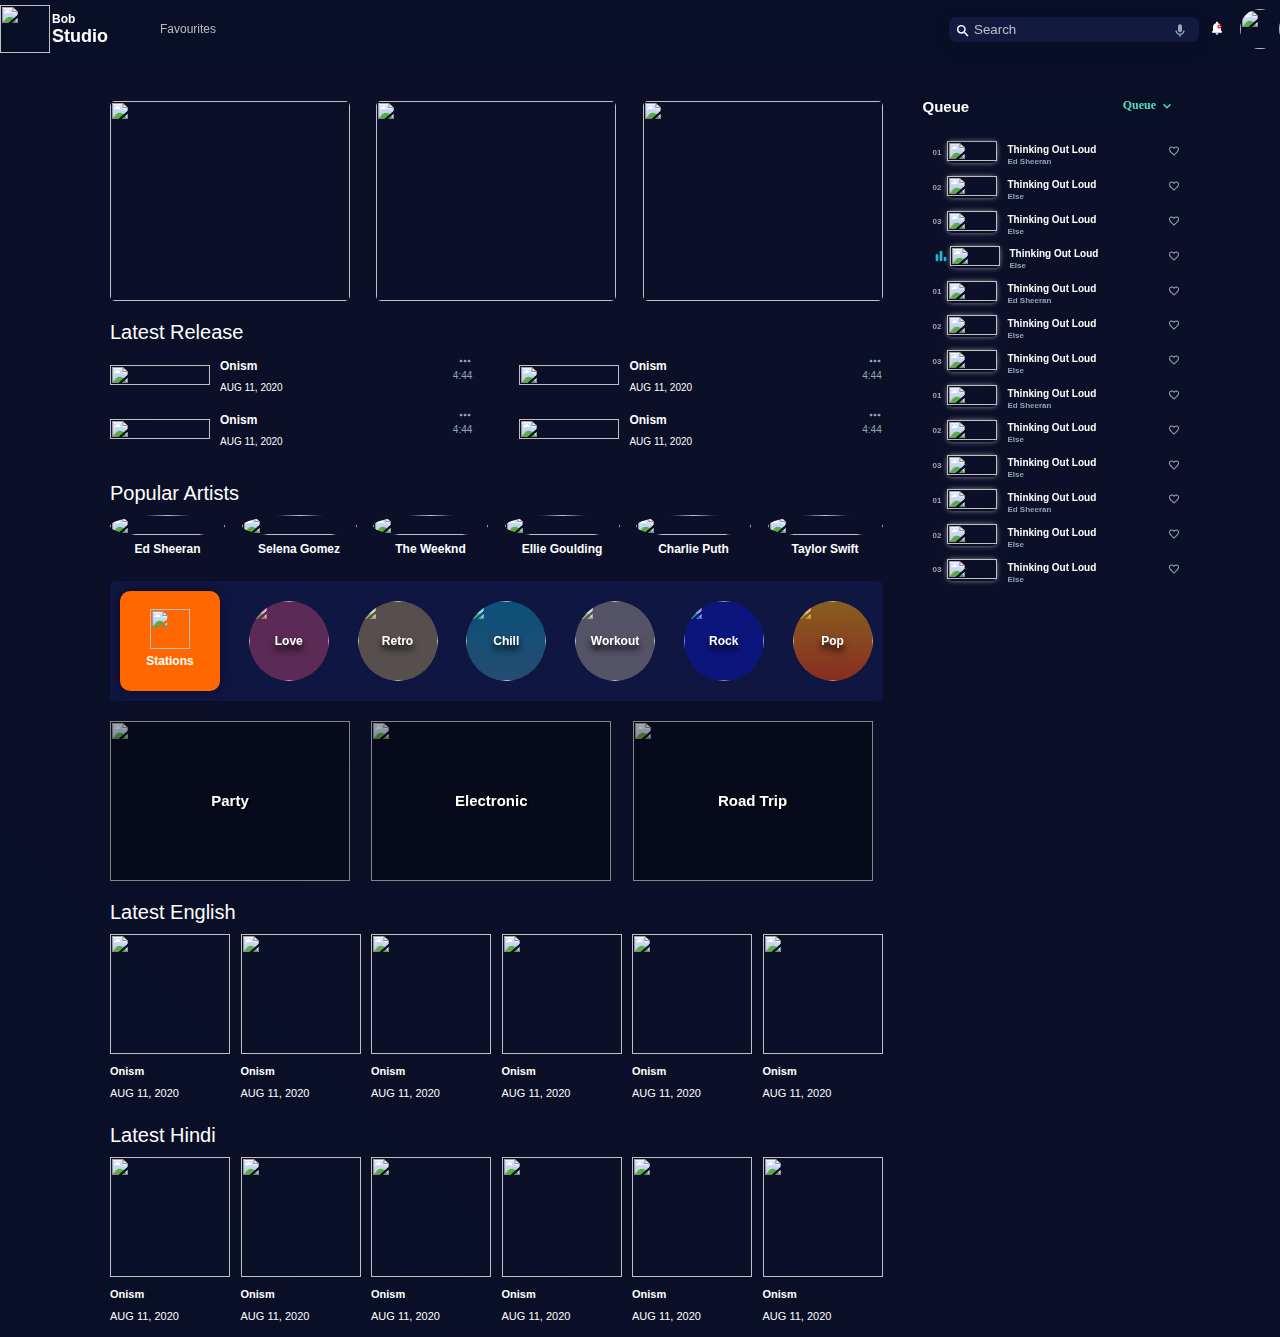
==== index.html @ b494417a "organise css" ====
<!DOCTYPE html>
<html lang="en">

<head>
    <meta charset="UTF-8">
    <meta name="viewport" content="width=device-width, initial-scale=1.0">
    <title>Ninja Studio</title>
    <link rel="stylesheet" href="css/style.css">
    <<link
        href="https://fonts.googleapis.com/css?family=Material+Icons|Material+Icons+Outlined|Material+Icons+Two+Tone|Material+Icons+Round"
        rel="stylesheet">
</head>

<body>
    <!-- Navbar -->
    <div class="navbar-fixed">
        <nav class="navbar">
            <div class="left d-flex">
                <div class="logo d-flex">
                    <div class="logo-img">
                        <img src="img/logo1.svg" alt="">
                    </div>
                    <span class="logo-name">
                        <span>Bob</span><br>
                        <span>Studio</span>
                    </span>
                </div>
                <span class="link">
                    <a href="#player">Favourites</a>
                </span>
            </div>
            <div class="right d-flex">
                <div class="search">
                    <span class="material-icons-round">
                        search
                    </span>
                    <input type="text" placeholder="Search">
                    <span class="material-icons-round">
                        mic
                    </span>
                </div>
                <div class="notif">

                    <i class="material-icons-round">
                        notifications
                    </i>
                    <i class="material-icons-round">
                        stop_circle
                    </i>
                </div>
                <div class="profile-pic">
                    <img src="img/profile.jpeg" alt="">
                </div>
            </div>
        </nav>
    </div>
    <!-- End Navbar -->

    <div class="container d-flex">

        <!--  Main Section -->
        <main class="main-section col">
            <header>
                <div class="carousel ">
                    <div class="row d-flex">
                        <div class="carousel-item active">
                            <img src="img/Pop_Rocks.webp" alt="">
                        </div>
                        <div class="carousel-item">
                            <img src="img/Feel_Good.webp" alt="">
                        </div>
                        <div class="carousel-item">
                            <img src="img/Mood_Boosters.webp" alt="">
                        </div>
                    </div>

                </div>
            </header>
            <!-- Latest Release -->
            <section id="latest-release">
                <h1 class="section-title">
                    Latest Release
                </h1>
                <div class="section-container d-flex">
                    <div class="latest-artist d-flex">
                        <div class="left d-flex">
                            <a href="#player">
                                <div class="image-container play-pause" tabindex="1">
                                    <img src="img/shawnmendes.jpg" alt="">
                                </div>
                            </a>
                            <div class="details">
                                <p class="name">Onism</p>
                                <p class="date">AUG 11, 2020</p>
                            </div>
                        </div>
                        <div class="right d-flex">
                            <div class="dropdown-container" tabindex="1">
                                <div class="dropdown">
                                    <ul class="list">
                                        <li>
                                            <a href="#player">
                                                <span class="material-icons-round ">
                                                    play_arrow
                                                </span>
                                                <span> Play Now</span>
                                            </a>
                                        </li>
                                        <li>
                                            <a href="#player">
                                                <span class="material-icons-round ">
                                                    add
                                                </span>
                                                <span> Add to Queue</span>
                                            </a>
                                        </li>
                                        <li>
                                            <a href="#player">
                                                <span class="material-icons-round ">
                                                    playlist_add
                                                </span>
                                                <span> Add to Favourites</span>
                                            </a>
                                        </li>
                                        <li>
                                            <a href="#player">
                                                <span class="material-icons-round ">
                                                    info
                                                </span>
                                                <span> Get Info</span>
                                            </a>
                                        </li>
                                    </ul>
                                </div>
                                <div class="menu-icon">
                                    <span class="material-icons-round">
                                        more_horiz
                                    </span>
                                </div>
                            </div>

                            <div class="length">
                                4:44
                            </div>

                        </div>
                    </div>
                    <div class="latest-artist d-flex">
                        <div class="left d-flex">
                            <a href="#player">
                                <div class="image-container play-pause" tabindex="1">
                                    <img src="img/shawnmendes.jpg" alt="">
                                </div>
                            </a>
                            <div class="details">
                                <p class="name">Onism</p>
                                <p class="date">AUG 11, 2020</p>
                            </div>
                        </div>
                        <div class="right d-flex">
                            <div class="dropdown-container" tabindex="1">
                                <div class="dropdown">
                                    <ul class="list">
                                        <li>
                                            <a href="#player">
                                                <span class="material-icons-round ">
                                                    play_arrow
                                                </span>
                                                <span> Play Now</span>
                                            </a>
                                        </li>
                                        <li>
                                            <a href="#player">
                                                <span class="material-icons-round ">
                                                    add
                                                </span>
                                                <span> Add to Queue</span>
                                            </a>
                                        </li>
                                        <li>
                                            <a href="#player">
                                                <span class="material-icons-round ">
                                                    playlist_add
                                                </span>
                                                <span> Add to Favourites</span>
                                            </a>
                                        </li>
                                        <li>
                                            <a href="#player">
                                                <span class="material-icons-round ">
                                                    info
                                                </span>
                                                <span> Get Info</span>
                                            </a>
                                        </li>
                                    </ul>
                                </div>
                                <div class="menu-icon">
                                    <span class="material-icons-round">
                                        more_horiz
                                    </span>
                                </div>
                            </div>

                            <div class="length">
                                4:44
                            </div>

                        </div>
                    </div>
                    <div class="latest-artist d-flex">
                        <div class="left d-flex">
                            <a href="#player">
                                <div class="image-container play-pause" tabindex="1">
                                    <img src="img/shawnmendes.jpg" alt="">
                                </div>
                            </a>
                            <div class="details">
                                <p class="name">Onism</p>
                                <p class="date">AUG 11, 2020</p>
                            </div>
                        </div>
                        <div class="right d-flex">
                            <div class="dropdown-container" tabindex="1">
                                <div class="dropdown">
                                    <ul class="list">
                                        <li>
                                            <a href="#player">
                                                <span class="material-icons-round ">
                                                    play_arrow
                                                </span>
                                                <span> Play Now</span>
                                            </a>
                                        </li>
                                        <li>
                                            <a href="#player">
                                                <span class="material-icons-round ">
                                                    add
                                                </span>
                                                <span> Add to Queue</span>
                                            </a>
                                        </li>
                                        <li>
                                            <a href="#player">
                                                <span class="material-icons-round ">
                                                    playlist_add
                                                </span>
                                                <span> Add to Favourites</span>
                                            </a>
                                        </li>
                                        <li>
                                            <a href="#player">
                                                <span class="material-icons-round ">
                                                    info
                                                </span>
                                                <span> Get Info</span>
                                            </a>
                                        </li>
                                    </ul>
                                </div>
                                <div class="menu-icon">
                                    <span class="material-icons-round">
                                        more_horiz
                                    </span>
                                </div>
                            </div>

                            <div class="length">
                                4:44
                            </div>

                        </div>
                    </div>
                    <div class="latest-artist d-flex">
                        <div class="left d-flex">
                            <a href="#player">
                                <div class="image-container play-pause" tabindex="1">
                                    <img src="img/shawnmendes.jpg" alt="">
                                </div>
                            </a>
                            <div class="details">
                                <p class="name">Onism</p>
                                <p class="date">AUG 11, 2020</p>
                            </div>
                        </div>
                        <div class="right d-flex">
                            <div class="dropdown-container" tabindex="1">
                                <div class="dropdown">
                                    <ul class="list">
                                        <li>
                                            <a href="#player">
                                                <span class="material-icons-round ">
                                                    play_arrow
                                                </span>
                                                <span> Play Now</span>
                                            </a>
                                        </li>
                                        <li>
                                            <a href="#player">
                                                <span class="material-icons-round ">
                                                    add
                                                </span>
                                                <span> Add to Queue</span>
                                            </a>
                                        </li>
                                        <li>
                                            <a href="#player">
                                                <span class="material-icons-round ">
                                                    playlist_add
                                                </span>
                                                <span> Add to Favourites</span>
                                            </a>
                                        </li>
                                        <li>
                                            <a href="#player">
                                                <span class="material-icons-round ">
                                                    info
                                                </span>
                                                <span> Get Info</span>
                                            </a>
                                        </li>
                                    </ul>
                                </div>
                                <div class="menu-icon">
                                    <span class="material-icons-round">
                                        more_horiz
                                    </span>
                                </div>
                            </div>

                            <div class="length">
                                4:44
                            </div>

                        </div>
                    </div>
                </div>
            </section>
            <!-- End Latest Release -->

            <!-- Popular Artists-->
            <section id="popular-artists">
                <h1 class="section-title">
                    Popular Artists
                </h1>
                <div class="section-container d-flex">
                    <div class="popular-artist">
                        <a href="#">
                            <div class="image-container play-pause">
                                <img src="img/EdSheeran.jpg" alt="">
                            </div>
                        </a>
                        <div class="name">
                            Ed sheeran
                        </div>
                    </div>
                    <div class="popular-artist">
                        <a href="#">
                            <div class="image-container play-pause">
                                <img src="img/SelenaGomez.jpg" alt="">
                            </div>
                        </a>
                        <div class="name">
                            Selena Gomez
                        </div>
                    </div>
                    <div class="popular-artist">
                        <a href="#">
                            <div class="image-container play-pause">
                                <img src="img/weeknd.jpg" alt="">
                            </div>
                        </a>
                        <div class="name">
                            The weeknd
                        </div>
                    </div>

                    <div class="popular-artist">
                        <a href="#">
                            <div class="image-container play-pause">
                                <img src="img/EllieGoulding.jpg" alt="">
                            </div>
                        </a>
                        <div class="name">
                            Ellie Goulding
                        </div>
                    </div>
                    <div class="popular-artist">
                        <a href="#">
                            <div class="image-container play-pause">
                                <img src="img/charliePuth.jpg" alt="">
                            </div>
                        </a>
                        <div class="name">
                            charlie puth
                        </div>
                    </div>
                    <div class="popular-artist">
                        <a href="#">
                            <div class="image-container play-pause">
                                <img src="img/TaylorSwift.jpg" alt="">
                            </div>
                        </a>
                        <div class="name">
                            Taylor Swift
                        </div>
                    </div>
                </div>
            </section>
            <!-- End Popular Artists-->

            <!-- Categories -->
            <section id="categories">
                <h1 class="section-title">
                </h1>
                <div class="section-container d-flex">
                    <div class="stations d-flex">
                        <div class="image-container"><img src="img/logo.png" alt=""></div>
                        <div class="name">
                            Stations
                        </div>
                    </div>
                    <div class="category">
                        <div class="name d-flex love">
                            Love
                        </div>
                        <a href="#">
                            <div class="image-container play-pause">
                                <img src="img/love.jpg" alt="">
                            </div>
                        </a>

                    </div>
                    <div class="category">
                        <div class="name d-flex retro">
                            Retro
                        </div>
                        <a href="#">
                            <div class="image-container play-pause">
                                <img src="img/retro.jpeg" alt="">
                            </div>
                        </a>
                    </div>
                    <div class="category">
                        <div class="name d-flex chill">
                            Chill
                        </div>
                        <a href="#">
                            <div class="image-container play-pause">
                                <img src="img/chill.jpg" alt="">
                            </div>
                        </a>

                    </div>
                    <div class="category">
                        <div class="name d-flex workout">
                            Workout
                        </div>
                        <a href="#">
                            <div class="image-container play-pause">
                                <img src="img/workout.jpg" alt="">
                            </div>
                        </a>

                    </div>
                    <div class="category ">
                        <div class="name d-flex rock">
                            Rock
                        </div>
                        <a href="#">
                            <div class="image-container play-pause">
                                <img src="img/rock.jpeg" alt="">
                            </div>
                        </a>

                    </div>
                    <div class="category">
                        <div class="name d-flex pop">
                            Pop
                        </div>
                        <a href="#">
                            <div class="image-container play-pause">
                                <img src="img/pop.jpg" alt="">
                            </div>
                        </a>

                    </div>

                </div>
            </section>
            <!-- End Categories -->

            <!-- Popular Categories -->
            <section id="most-popular">
                <h1 class="section-title">
                </h1>
                <div class="section-container d-flex">

                    <div class="most-popular-element">
                        <div class="name d-flex">
                            party
                        </div>
                        <a href="#">
                            <div class="image-container play-pause">
                                <img src="img/party.jpg" alt="">
                            </div>
                        </a>
                    </div>
                    <div class="most-popular-element">
                        <div class="name">
                            electronic
                        </div>
                        <a href="#">
                            <div class="image-container play-pause">
                                <img src="img/electronic.jpeg" alt="">
                            </div>
                        </a>
                    </div>
                    <div class="most-popular-element">
                        <div class="name">
                            road trip
                        </div>
                        <a href="#">
                            <div class="image-container play-pause">
                                <img src="img/roadtrip.jpg" alt="">
                            </div>
                        </a>
                    </div>
                </div>
            </section>
            <!-- End Popular Categories -->

            <!-- Latest English -->
            <section id="latest-english">
                <h1 class="section-title">Latest English</h1>
                <div class="section-container d-flex">
                    <div class="latest-songs">
                        <a href="#player">
                            <div class="image-container play-pause">
                                <img src="img/AlanWalker.jpg" alt="">
                            </div>
                            <div class="details">
                                <p class="name">Onism</p>
                                <p class="date">AUG 11, 2020</p>
                            </div>
                        </a>
                    </div>
                    <div class="latest-songs">
                        <a href="#player">
                            <div class="image-container play-pause">
                                <img src="img/AlanWalker.jpg" alt="">
                            </div>
                            <div class="details">
                                <p class="name">Onism</p>
                                <p class="date">AUG 11, 2020</p>
                            </div>
                        </a>
                    </div>
                    <div class="latest-songs">
                        <a href="#player">
                            <div class="image-container play-pause">
                                <img src="img/AlanWalker.jpg" alt="">
                            </div>
                            <div class="details">
                                <p class="name">Onism</p>
                                <p class="date">AUG 11, 2020</p>
                            </div>
                        </a>
                    </div>
                    <div class="latest-songs">
                        <a href="#player">
                            <div class="image-container play-pause">
                                <img src="img/AlanWalker.jpg" alt="">
                            </div>
                            <div class="details">
                                <p class="name">Onism</p>
                                <p class="date">AUG 11, 2020</p>
                            </div>
                        </a>
                    </div>
                    <div class="latest-songs">
                        <a href="#player">
                            <div class="image-container play-pause">
                                <img src="img/AlanWalker.jpg" alt="">
                            </div>
                            <div class="details">
                                <p class="name">Onism</p>
                                <p class="date">AUG 11, 2020</p>
                            </div>
                        </a>
                    </div>
                    <div class="latest-songs">
                        <a href="#player">
                            <div class="image-container play-pause">
                                <img src="img/AlanWalker.jpg" alt="">
                            </div>
                            <div class="details">
                                <p class="name">Onism</p>
                                <p class="date">AUG 11, 2020</p>
                            </div>
                        </a>
                    </div>
                </div>
            </section>
            <!-- End Latest English -->

            <!-- Latest Hindi -->
            <section id="latest-hindi">
                <h1 class="section-title">Latest Hindi</h1>
                <div class="section-container d-flex">
                    <div class="latest-songs">
                        <a href="#player">
                            <div class="image-container play-pause">
                                <img src="img/AlanWalker.jpg" alt="">
                            </div>
                            <div class="details">
                                <p class="name">Onism</p>
                                <p class="date">AUG 11, 2020</p>
                            </div>
                        </a>
                    </div>
                    <div class="latest-songs">
                        <a href="#player">
                            <div class="image-container play-pause">
                                <img src="img/AlanWalker.jpg" alt="">
                            </div>
                            <div class="details">
                                <p class="name">Onism</p>
                                <p class="date">AUG 11, 2020</p>
                            </div>
                        </a>
                    </div>
                    <div class="latest-songs">
                        <a href="#player">
                            <div class="image-container play-pause">
                                <img src="img/AlanWalker.jpg" alt="">
                            </div>
                            <div class="details">
                                <p class="name">Onism</p>
                                <p class="date">AUG 11, 2020</p>
                            </div>
                        </a>
                    </div>
                    <div class="latest-songs">
                        <a href="#player">
                            <div class="image-container play-pause">
                                <img src="img/AlanWalker.jpg" alt="">
                            </div>
                            <div class="details">
                                <p class="name">Onism</p>
                                <p class="date">AUG 11, 2020</p>
                            </div>
                        </a>
                    </div>
                    <div class="latest-songs">
                        <a href="#player">
                            <div class="image-container play-pause">
                                <img src="img/AlanWalker.jpg" alt="">
                            </div>
                            <div class="details">
                                <p class="name">Onism</p>
                                <p class="date">AUG 11, 2020</p>
                            </div>
                        </a>
                    </div>
                    <div class="latest-songs">
                        <a href="#player">
                            <div class="image-container play-pause">
                                <img src="img/AlanWalker.jpg" alt="">
                            </div>
                            <div class="details">
                                <p class="name">Onism</p>
                                <p class="date">AUG 11, 2020</p>
                            </div>
                        </a>
                    </div>
                </div>
            </section>
            <!-- End Latest Hindi -->

        </main>
        <!-- End Main Section -->

        <!-- Sidebar -->
        <aside class="col">
            <div class="navbar-fixed d-flex">
                <div class="left">Queue</div>
                <div class="right">
                    <div class="dropdown-container queue-menu" tabindex="1">
                        Queue
                        <span class="material-icons-round">
                            keyboard_arrow_down
                        </span>
                        <div class="dropdown">
                            <ul class="list">
                                <li>
                                    <a href="#player">
                                        <span class="material-icons-round ">
                                            queue_music
                                        </span>
                                        <span> Playlists</span>
                                    </a>
                                </li>
                                <li>
                                    <a href="#player">
                                        <span class="material-icons-round ">
                                            favorite
                                        </span>
                                        <span> Favourites Songs</span>
                                    </a>
                                </li>

                            </ul>
                        </div>
                    </div>
                </div>
            </div>
            <div id="sidebar-main">
                <div class="song d-flex">
                    <div class="left d-flex">
                        <div class="count">01</div>
                        <a href="#player">
                            <div class="image-container play-pause">
                                <img src="img/EdSheeran.jpg" alt="">
                            </div>
                        </a>
                        <div class="name d-flex">
                            <div class="song-name"> Thinking out loud</div>
                            <div class="singer-name">Ed Sheeran</div>
                        </div>
                    </div>
                    <div class="right">
                        <input type="checkbox" class="toggle-button">
                        <div class="favourite">
                        </div>
                    </div>
                </div>
                <div class="song d-flex">
                    <div class="left d-flex">
                        <div class="count">02</div>

                        <a href="#player">
                            <div class="image-container play-pause">
                                <img src="img/EdSheeran.jpg" alt="">
                            </div>
                        </a>
                        <div class="name d-flex">
                            <div class="song-name"> Thinking out loud</div>
                            <div class="singer-name">Else</div>
                        </div>

                    </div>
                    <div class="right">
                        <input type="checkbox" class="toggle-button">
                        <div class="favourite">
                        </div>
                    </div>
                </div>
                <div class="song d-flex">
                    <div class="left d-flex">
                        <div class="count">03</div>

                        <a href="#player">
                            <div class="image-container play-pause">
                                <img src="img/EdSheeran.jpg" alt="">
                            </div>
                        </a>
                        <div class="name d-flex">
                            <div class="song-name"> Thinking out loud</div>
                            <div class="singer-name">Else</div>
                        </div>

                    </div>
                    <div class="right">
                        <input type="checkbox" class="toggle-button">
                        <div class="favourite">
                        </div>
                    </div>
                </div>
                <div class="song d-flex">
                    <div class="left d-flex">
                        <div class="current-playing">
                            <span class="material-icons-round">
                                bar_chart
                            </span>
                        </div>
                        <a href="#player">
                            <div class="image-container play-pause">
                                <img src="img/EdSheeran.jpg" alt="">
                            </div>
                        </a>
                        <div class="name d-flex">
                            <div class="song-name"> Thinking out loud</div>
                            <div class="singer-name">Else</div>
                        </div>

                    </div>
                    <div class="right">
                        <input type="checkbox" class="toggle-button">
                        <div class="favourite">
                        </div>
                    </div>
                </div>
                <div class="song d-flex">
                    <div class="left d-flex">
                        <div class="count">01</div>

                        <a href="#player">
                            <div class="image-container play-pause">
                                <img src="img/EdSheeran.jpg" alt="">
                            </div>
                        </a>
                        <div class="name d-flex">
                            <div class="song-name"> Thinking out loud</div>
                            <div class="singer-name">Ed Sheeran</div>
                        </div>

                    </div>
                    <div class="right">
                        <input type="checkbox" class="toggle-button">
                        <div class="favourite">
                        </div>
                    </div>
                </div>
                <div class="song d-flex">
                    <div class="left d-flex">
                        <div class="count">02</div>

                        <a href="#player">
                            <div class="image-container play-pause">
                                <img src="img/EdSheeran.jpg" alt="">
                            </div>
                        </a>
                        <div class="name d-flex">
                            <div class="song-name"> Thinking out loud</div>
                            <div class="singer-name">Else</div>
                        </div>

                    </div>
                    <div class="right">
                        <input type="checkbox" class="toggle-button">
                        <div class="favourite">
                        </div>
                    </div>
                </div>
                <div class="song d-flex">
                    <div class="left d-flex">
                        <div class="count">03</div>

                        <a href="#player">
                            <div class="image-container play-pause">
                                <img src="img/EdSheeran.jpg" alt="">
                            </div>
                        </a>
                        <div class="name d-flex">
                            <div class="song-name"> Thinking out loud</div>
                            <div class="singer-name">Else</div>
                        </div>

                    </div>
                    <div class="right">
                        <input type="checkbox" class="toggle-button">
                        <div class="favourite">
                        </div>
                    </div>
                </div>
                <div class="song d-flex">
                    <div class="left d-flex">
                        <div class="count">01</div>

                        <a href="#player">
                            <div class="image-container play-pause">
                                <img src="img/EdSheeran.jpg" alt="">
                            </div>
                        </a>
                        <div class="name d-flex">
                            <div class="song-name"> Thinking out loud</div>
                            <div class="singer-name">Ed Sheeran</div>
                        </div>

                    </div>
                    <div class="right">
                        <input type="checkbox" class="toggle-button">
                        <div class="favourite">
                        </div>
                    </div>
                </div>
                <div class="song d-flex">
                    <div class="left d-flex">
                        <div class="count">02</div>

                        <a href="#player">
                            <div class="image-container play-pause">
                                <img src="img/EdSheeran.jpg" alt="">
                            </div>
                        </a>
                        <div class="name d-flex">
                            <div class="song-name"> Thinking out loud</div>
                            <div class="singer-name">Else</div>
                        </div>

                    </div>
                    <div class="right">
                        <input type="checkbox" class="toggle-button">
                        <div class="favourite">
                        </div>
                    </div>
                </div>
                <div class="song d-flex">
                    <div class="left d-flex">
                        <div class="count">03</div>

                        <a href="#player">
                            <div class="image-container play-pause">
                                <img src="img/EdSheeran.jpg" alt="">
                            </div>
                        </a>
                        <div class="name d-flex">
                            <div class="song-name"> Thinking out loud</div>
                            <div class="singer-name">Else</div>
                        </div>

                    </div>
                    <div class="right">
                        <input type="checkbox" class="toggle-button">
                        <div class="favourite">
                        </div>
                    </div>
                </div>
                <div class="song d-flex">
                    <div class="left d-flex">
                        <div class="count">01</div>

                        <a href="#player">
                            <div class="image-container play-pause">
                                <img src="img/EdSheeran.jpg" alt="">
                            </div>
                        </a>
                        <div class="name d-flex">
                            <div class="song-name"> Thinking out loud</div>
                            <div class="singer-name">Ed Sheeran</div>
                        </div>

                    </div>
                    <div class="right">
                        <input type="checkbox" class="toggle-button">
                        <div class="favourite">
                        </div>
                    </div>
                </div>
                <div class="song d-flex">
                    <div class="left d-flex">
                        <div class="count">02</div>

                        <a href="#player">
                            <div class="image-container play-pause">
                                <img src="img/EdSheeran.jpg" alt="">
                            </div>
                        </a>
                        <div class="name d-flex">
                            <div class="song-name"> Thinking out loud</div>
                            <div class="singer-name">Else</div>
                        </div>

                    </div>
                    <div class="right">
                        <input type="checkbox" class="toggle-button">
                        <div class="favourite">
                        </div>
                    </div>
                </div>
                <div class="song d-flex">
                    <div class="left d-flex">
                        <div class="count">03</div>

                        <a href="#player">
                            <div class="image-container play-pause">
                                <img src="img/EdSheeran.jpg" alt="">
                            </div>
                        </a>
                        <div class="name d-flex">
                            <div class="song-name"> Thinking out loud</div>
                            <div class="singer-name">Else</div>
                        </div>

                    </div>
                    <div class="right">
                        <input type="checkbox" class="toggle-button">
                        <div class="favourite">
                        </div>
                    </div>
                </div>
            </div>

        </aside>
        <!-- End Sidebar -->

    </div>
    <!-- Footer -->
    <footer id="player">
        <div class="container d-flex">
            <div class="song-info left d-flex">
                <div class="image-container"><img src="img/weeknd.jpg" alt=""></div>
                <div class="song-details">
                    <p>Blinding Lights</p>
                    <p>The Weeknd</p>
                </div>
                <div class="make-favourite d-flex">
                    <input type="checkbox" class="toggle-button">
                    <div class="favourite">
                    </div>
                    <span class="material-icons-round">block</span>
                </div>
            </div>
            <div class="main-controls d-flex center">
                <div class="top-controls d-flex">
                    <span class="material-icons-round">shuffle</span>
                    <span class="material-icons-round">skip_previous</span>
                    <span class="material-icons-round">pause</span>
                    <span class="material-icons-round">skip_next</span>
                    <span class="material-icons-round">repeat</span>
                </div>
                <div class="bottom-controls d-flex">
                    <div class="duration">1:24</div>
                    <div class="progress d-flex"><input type="range"></div>
                    <div class="duration">4:23</div>
                </div>
            </div>
            <div class="right-control right d-flex">
                <span class="material-icons-round">playlist_play</span>
                <span class="material-icons-round">speaker</span>
                <span class="material-icons-round">volume_up</span>
                <div class="progress d-flex">
                    <input type="range">
                </div>
                <span class="material-icons-round">open_in_full</span>
            </div>
        </div>
    </footer>
    <!-- End Footer -->

</body>

</html>
---- css/style.css ----
/*=============================================
=            Global Section            =
=============================================*/

@font-face {
  font-family: priori-sans;
  src: url(../Priori_Sans_Regular.ttf);
}
* {
  padding: 0;
  margin: 0;
  box-sizing: border-box;
  font-family: sans-serif;
  outline: none;
}

html {
  font-size: 10px;
}
:root {
  --white: #ffffff;
  --light-grey: #93a8b3;
  --dark-blue: #0a0f28;
}
a,
a:hover,
a:focus {
  text-decoration: none;
}
::-webkit-scrollbar {
  display: none;
}
::placeholder {
  /* Chrome, Firefox, Opera, Safari 10.1+ */
  color: #ffffffb3;
  opacity: 1; /* Firefox */
}
html,
body,
aside {
  -ms-overflow-style: none; /* IE and Edge */
  scrollbar-width: none; /* Firefox */
}

body {
  background: linear-gradient(45deg, #0a0f28, #0c0f28);
  background-color: #0a0f28;
  background-color: var(--dark-blue);
  color: #93a8b3;
  color: var(--light-grey);
  scrollbar-width: none;
}
img {
  width: 100%;
  height: 100%;
  object-fit: cover;
}
.col {
  margin-left: 1.5rem;
  margin-right: 1.5rem;
  padding: 1rem;
}
.d-flex {
  display: flex;
  justify-content: center;
  align-items: center;
}
.container {
  width: 100%;
  margin-top: 8rem;
  padding-right: 1.5rem;
  padding-left: 1.5rem;
  margin-right: auto;
  margin-left: auto;
  align-items: stretch;
}
@media (min-width: 576px) {
  .container {
    width: 540px;
  }
}
@media (min-width: 768px) {
  .container {
    width: 720px;
  }
}
@media (min-width: 992px) {
  .container {
    width: 960px;
  }
}
@media (min-width: 1200px) {
  .container {
    width: 1140px;
  }
}
.main-section {
  flex: 3;
}
.left {
  justify-self: start;
}
.right {
  justify-self: end;
}
.center {
  align-self: center;
  justify-self: center;
}

aside {
  flex: 1;
}
.section-title {
  margin: 2rem 0 1rem;
  color: white;
  color: var(--white);
  font-weight: 500;
  text-transform: capitalize;
}
.material-icons-round,
.material-icons-outlined {
  font-size: 16px !important;
  vertical-align: middle;
  position: relative;
  top: -1px;
  margin-right: 5px;
}
.material-icons-round:hover,
.material-icons-round:focus {
  color: white;
}
.dropdown {
  background-color: rgba(255, 255, 255, 0.9);
  position: absolute;
  top: 10px;
  right: 20px;
  transition: transform 0.4s;
  transform: scale(0);
  transform-origin: 100% 0;
  font-weight: normal;
}
.dropdown-container:focus .dropdown {
  z-index: 100;
  transform: scale(1);
  text-align: left;
}

/*=====  End of Global Section  ======*/


/*=============================================
=            Navbar            =
=============================================*/

.navbar-fixed {
  position: fixed;
  width: 100%;
  top: 0;
  background-color: #0a0f28;
  background-color: var(--dark-blue);
  padding: 5px 0;
  box-shadow: 0px 10px 20px 0px #0a0f28;
  box-shadow: 0px 10px 20px 0px var(--dark-blue);
  z-index: 200;
}
.navbar {
  display: flex;
  justify-content: space-between;
  align-items: center;
}
.logo-img {
  height: 4.8rem;
  width: 5rem;
}
.logo-img img {
  height: 100%;
  width: 100%;
  object-fit: contain;
}
.logo-name {
  width: 10rem;
  padding: 0px 2px;
  font-weight: 600;
}
.logo-name span:first-child {
  color: white;
  color: var(--white);
  font-size: 1.2rem;
}
.logo-name span:last-child {
  color: white;
  color: var(--white);
  font-size: 1.8rem;
}
.link a {
  padding: 10px;
  font-size: 1.2rem;
  color: rgba(255, 255, 255, 0.7);
  text-decoration: none;
}
.link a:hover {
  cursor: pointer;
  color: white;
  color: var(--white);
}
.search input {
  padding: 0.5rem 2.5rem;
  width: 25rem;
  background-color: #121a3f;
  color: white;
  color: var(--white);
  border: none;
  border-radius: 7px;
  /* box-shadow: 0px 1px 13px 1px #090e27; */
  box-shadow: #090e27 0px 4px 12px;
}
.search {
  position: relative;
}
.search span:nth-child(1) {
  position: absolute;
  font-size: 1rem;
  left: 6px;
  top: 6px;
  color: #ffffff;
  z-index: 1;
}
.search span:last-child {
  position: absolute;
  font-size: 1rem;
  right: 6px;
  top: 6px;
  color: #93a8b3;
  z-index: 1;
}
.search,
.notif {
  margin-right: 1rem;
}
.notif {
  color: white;
  color: var(--white);
  position: relative;
  cursor: pointer;
}
.notif i:nth-child(2) {
  position: absolute;
  font-size: 5px !important;
  color: red;
  left: 8px;
  top: 3px;
}
.profile-pic {
  height: 4rem;
  width: 4rem;
}
.profile-pic img {
  width: 100%;
  height: 100%;
  object-fit: cover;
  border-radius: 50%;
}

/*=====  End of Navbar  ======*/


/*=============================================
=            Carousel            =
=============================================*/

.carousel .row {
  justify-content: space-between;
}
.carousel-item {
  /* margin-bottom: 1rem; */
  min-width: 24rem;
  height: 20rem;
  border-radius: 5px;
  transition: transform 250ms;
  overflow: hidden;
}
.row:hover .carousel-item {
  opacity: 0.5;
  transform: scale(0.9);
}
.row:hover .carousel-item:hover {
  cursor: pointer;
  transform: scale(1.2);
  opacity: 1;
  z-index: 1;
}

/*=====  End of Carousel  ======*/


/*=============================================
=            Latest Release Section            =
=============================================*/

.section-container {
  flex-wrap: wrap;
  justify-content: space-between;
}
.image-container {
  width: 10rem;
  height: auto;
  margin-right: 1rem;
}
.latest-artist {
  flex-basis: 47%;
  margin-bottom: 1rem;
  justify-content: space-between;
  position: relative;
}
.latest-artist .right {
  flex-direction: column;
  align-self: flex-start;
  justify-content: end;
}
.details {
  color: white;
}
.name,
.date {
  line-height: 2;
}
.name {
  text-transform: capitalize;
  font-size: 1.2em;
  color: #fff;
  font-weight: 600;
}
.date {
  font-weight: 100;
}
.menu-icon:hover {
  cursor: pointer;
}
.latest-artist .material-icons-round {
  margin: 0;
  margin-left: 5px;
}
.length {
  font-size: 1em;
}
.list {
  list-style: none;
}
.list li:hover {
  background-color: white;
}
.list li a {
  display: block;
  width: 100%;
  text-decoration: none;
  color: darkslategray;
  padding: 0.5rem;
  font-size: 12px;
  border-bottom: 1px solid lightgray;
}
.text {
  line-height: 24px;
}

/*=====  End of Latest Release Section  ======*/


/*=============================================
=            Popular Artists Section            =
=============================================*/

.popular-artist .image-container {
  border-radius: 50%;
  overflow: hidden;
  width: 11.5rem;
  margin-right: 0;
}
.popular-artist .image-container img {
  border-radius: 50%;
}
.popular-artist .name {
  text-align: center;
  text-transform: capitalize;
}


/*=============================================
=            Catefories Section            =
=============================================*/

#categories .section-container {
  background-color: #101642;
  padding: 1rem;
  border-radius: 5px;
}
.stations {
  height: 10rem;
  width: 10rem;
  flex-direction: column;
  padding: 10px;
  border-radius: 10px;
  background-color: #ff6701;
  box-shadow: 0px 0px 10px 2px #00000050;
}
.stations .image-container {
  margin: 0;
  width: 40px;
  height: 40px;
}
.category {
  position: relative;
  width: 80px;
  height: 80px;
  overflow: hidden;
  border-radius: 50%;
}
.category .image-container {
  display: block;
  width: 80px;
  height: 80px;
  margin-right: 0;
}
.category img {
  border-radius: 50%;
}
.category .name {
  position: absolute;
  width: 100%;
  height: 100%;
  top: 0;
  left: 0;
  border-radius: 50%;
  text-align: center;
  z-index: 2;
  font-size: 1.2rem;
  text-shadow: 0px 5px 6px rgba(0, 0, 0);
}
.love {
  background: rgb(2, 0, 36);
  background: linear-gradient(#ff577e50 0%, #ff577f50 100%);
}
.retro {
  background: linear-gradient(#f0cb6550 0%, #f1ce6d50 100%);
}
.chill {
  background: linear-gradient(#00d0f550, #51c2d550);
}
.workout {
  background: linear-gradient(#ebd8b750 0%, #ebd8b750 100%);
}
.rock {
  background: linear-gradient(#0015ff50 0%, #0015ff50 100%);
}
.pop {
  background: linear-gradient(
    rgba(255, 166, 0, 0.5) 0%,
    rgba(255, 68, 0, 0.5) 100%
  );
}

/*=====  End of Catefories Section  ======*/


/*=============================================
=            Most Popular Categories Section            =
=============================================*/

#most-popular .section-container {
  justify-content: space-between;
}
.most-popular-element {
  position: relative;
}
.most-popular-element .image-container,
.most-popular-element {
  min-width: 24rem;
  height: 16rem;
}
.most-popular-element .name {
  position: absolute;
  text-align: center;
  width: 24rem;
  top: 0;
  line-height: 16rem;
  font-size: 1.5rem;
  background-color: #00000050;
  text-shadow: 2px 1px 1px black;
  z-index: 2;
}

/*=====  End of Most Popular Categories Section  ======*/


/*=============================================
=            Latest Songs Section            =
=============================================*/

.latest-songs .image-container {
  width: 12rem;
  height: 12rem;
  margin: 0;
}
.latest-songs .details,
.latest-songs .name {
  font-size: 1.1rem;
  margin-top: 0.6rem;
}
.latest-songs .name p:last-child {
  font-weight: 300;
}

/*=====  End of Latest Songs Section  ======*/


/*=============================================
=            Queue Section            =
=============================================*/

aside.col {
  height: 83vh;
  width: 25%;
  top: 9.3rem;
  position: sticky;
  overflow-y: scroll;
  padding: 0;
}
aside .navbar-fixed {
  position: sticky;
  top: 0px;
}
aside .navbar-fixed .left {
  color: white;
  font-size: 1.5rem;
  font-weight: 600;
  flex: 2;
}
.queue-menu:hover {
  cursor: pointer;
}
.queue-menu {
  color: #50e0c0 !important ;
  font-size: 1.2rem !important;
  font-family: priori-sans !important;
  text-align: right;
  font-weight: 600;
}
.queue-menu .dropdown {
  top: 25px;
  right: 30px;
}
.song {
  justify-content: space-between;
  margin-bottom: 1rem;
}
.song .left > div {
  margin-right: 0.6rem;
  font-weight: 600;
}
#sidebar-main {
  margin-top: 2rem;
  padding-left: 1rem;
}
#sidebar-main .count {
  font-size: 0.8rem;
}
#sidebar-main .image-container {
  width: 5rem;
  border-radius: 5px;
  box-shadow: 0px 0px 5px rgba(255, 255, 255, 0.5);
}
#sidebar-main .right {
  align-self: center;
  position: relative;
}
#sidebar-main div.name.d-flex {
  flex-direction: column;
  align-items: flex-start;
}
.singer-name {
  font-size: 0.8rem;
  line-height: 0.6;
  color: #8fa4af;
}
.song-name {
  font-size: 1rem;
}
.current-playing .material-icons-round {
  color: #1fb7d8;
  margin-right: -5px;
}

/*=====  End of Queue Section  ======*/


/*=============================================
=            Play Pause hover effect            =
=============================================*/

.play-pause {
  position: relative;
}
.play-pause::after {
  width: 100%;
  height: 100%;
  content: "play_arrow";
  font-family: "Material Icons";
  font-size: 3rem;
  position: absolute;
  top: 0;
  left: 0;
  text-align: center;
  line-height: 8rem;
  color: white;
  background-color: #80808050;
  z-index: 5;
  display: none;
}
.toggle-button {
  position: absolute;
  z-index: 5;
  width: 20px;
  height: 20px;
  opacity: 0;
  top: 0;
  left: 0;
}
.favourite::after {
  content: "favorite_border";
  font-family: "Material Icons";
  font-size: 1.2rem;
}
.toggle-button:hover {
  cursor: pointer;
}
.toggle-button:checked + .favourite::after {
  content: "favorite";
  color: red;
}
.latest-artist .play-pause::after {
  width: 10rem;
  line-height: 10rem;
  height: 100%;
}
.play-pause:hover::after {
  display: block;
}
.category .name:hover + a .play-pause::after,
.most-popular-element .name:hover + a .play-pause::after {
  display: block;
}

.popular-artist .play-pause::after {
  line-height: 11.5rem;
}
.most-popular-element .play-pause::after {
  line-height: 16rem;
}
.latest-songs .play-pause::after {
  line-height: 12rem;
}
.song .play-pause::after {
  line-height: 5.2rem;
  font-size: 2rem;
}

/*=====  End of Play Pause hover effect  ======*/


/*=============================================
=            Bottom Music Player            =
=============================================*/

#player {
  position: fixed;
  bottom: 0;
  left: 0;
  width: 100%;
  z-index: 20;
  background-color: #282828;
  visibility: hidden;
}
#player:target {
  visibility: visible;
}
#player .container {
  padding-top: 1rem;
  padding-bottom: 1rem;
  margin-top: 0;
  justify-content: space-between;
  color: #93a8b3;
}
#player .image-container {
  width: 6rem;
  height: 6rem;
}
.song-details {
  margin-right: 1rem;
}
.song-details p:first-child {
  font-size: 1.3rem;
  font-weight: 500;
  max-width: 15rem;
  max-height: 2rem;
  margin-top: -1rem;
  margin-bottom: 1rem;
  overflow: hidden;
  color: white;
}
.song-details p:last-child {
  font-size: 1rem;
  font-weight: 300;
  margin-bottom: -1rem;
}
.make-favourite {
  position: relative;
  align-self: flex-start;
  margin-top: 0.8rem;
}
.make-favourite .favourite::after {
  font-size: 2rem !important;
}
#player .material-icons-round {
  font-size: 2rem !important;
  margin-left: 1rem;
}
.main-controls {
  flex-direction: column;
}
.top-controls {
  margin-bottom: 0.5rem;
}
.top-controls span:nth-child(3) {
  border: 2px solid white;
  padding: 0.5rem;
  border-radius: 50%;
}
.bottom-controls {
  justify-content: space-between;
  min-width: 35rem;
  font-size: 1.3rem;
}
.bottom-controls .progress input {
  width: 28rem;
}


/*----------  Audio and Volume seek bar  ----------*/

.progress input[type="range"] {
  overflow: hidden;
  -webkit-appearance: none;
  cursor: pointer;
  background-color: #282828;
}
::-webkit-slider-runnable-track {
  background: #ddd;
  -webkit-appearance: none;
  height: 0.5rem;
  margin-top: -1px;
  border-radius: 5px;
}

::-webkit-slider-thumb {
  -webkit-appearance: none;
  width: 1.5rem;
  height: 1.5rem;
  background: dodgerblue;
  box-shadow: -100vw 0 0 99vw #acce66;
}
::-moz-range-thumb {
  background: rgb(255, 255, 255);
  width: 1.5rem;
  height: 1.5rem;
  border-radius: 50%;
  border: 2px solid #999;
  box-sizing: border-box;
}
::-ms-thumb {
  background: #fff;
  border: 2px solid #999;
  width: 1.5rem;
  height: 1.5rem;
  border-radius: 50%;
  box-sizing: border-box;
}

::-moz-range-progress {
  background-color: #acce66;
}
::-moz-range-track {
  background-color: white;
}
::-ms-track {
  background: #ddd;
  color: transparent;
  height: 0.5rem;
  border: none;
}
input[type="range"]::-ms-fill-lower {
  background-color: #acce66;
}
input[type="range"]::-ms-fill-upper {
  background-color: white;
}

/*=====  End of Bottom Music Player  ======*/
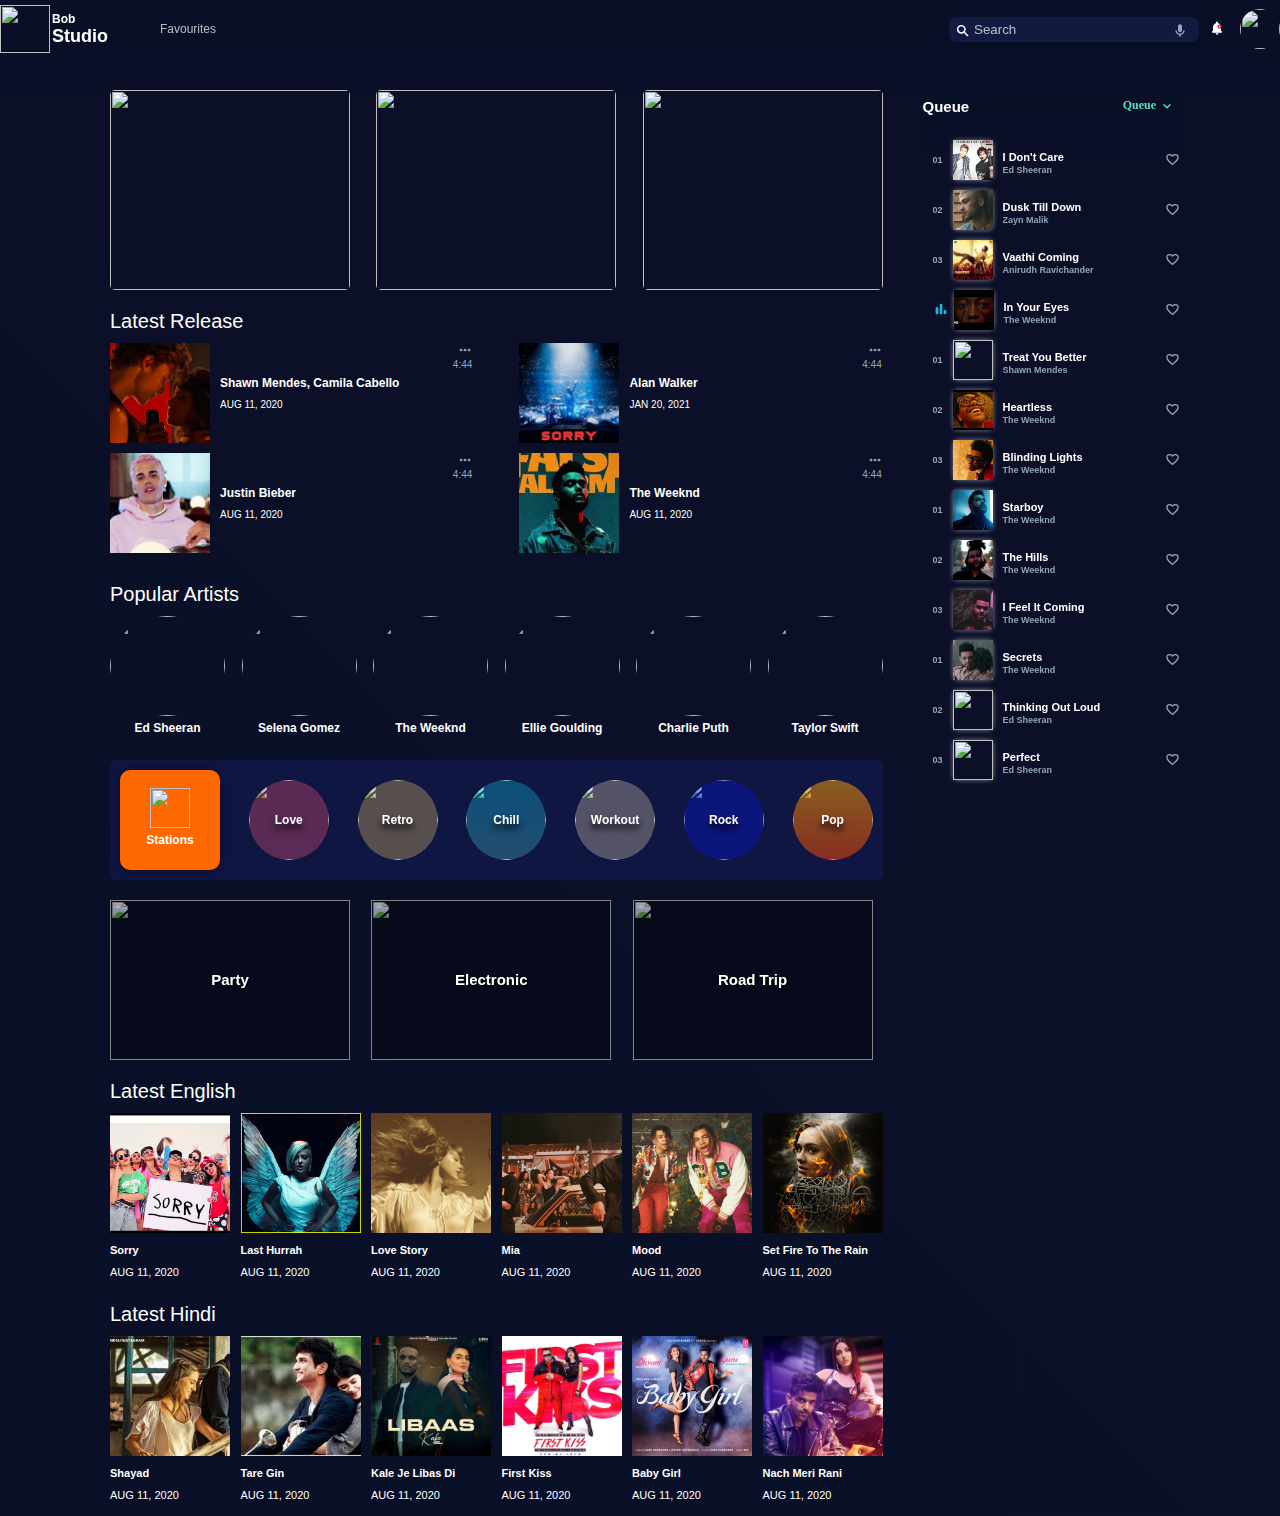
==== commit 1a315e76: "complete single playlist" ====
--- a/index.html
+++ b/index.html
@@ -4,9 +4,10 @@
 <head>
     <meta charset="UTF-8">
     <meta name="viewport" content="width=device-width, initial-scale=1.0">
-    <title>Ninja Studio</title>
+    <title>Bob Studio</title>
+    <link rel="shortcut icon" href="img/logo1.svg" type="image/x-icon">
     <link rel="stylesheet" href="css/style.css">
-    <<link
+    <link
         href="https://fonts.googleapis.com/css?family=Material+Icons|Material+Icons+Outlined|Material+Icons+Two+Tone|Material+Icons+Round"
         rel="stylesheet">
 </head>
@@ -18,7 +19,7 @@
             <div class="left d-flex">
                 <div class="logo d-flex">
                     <div class="logo-img">
-                        <img src="img/logo1.svg" alt="">
+                        <a href="index.html"><img src="img/logo1.svg" alt=""></a>
                     </div>
                     <span class="logo-name">
                         <span>Bob</span><br>
@@ -86,11 +87,11 @@
                         <div class="left d-flex">
                             <a href="#player">
                                 <div class="image-container play-pause" tabindex="1">
-                                    <img src="img/shawnmendes.jpg" alt="">
+                                    <img src="img/senorita.webp" alt="">
                                 </div>
                             </a>
                             <div class="details">
-                                <p class="name">Onism</p>
+                                <p class="name">Shawn Mendes, Camila Cabello</p>
                                 <p class="date">AUG 11, 2020</p>
                             </div>
                         </div>
@@ -149,12 +150,12 @@
                         <div class="left d-flex">
                             <a href="#player">
                                 <div class="image-container play-pause" tabindex="1">
-                                    <img src="img/shawnmendes.jpg" alt="">
+                                    <img src="img/sorry.webp" alt="">
                                 </div>
                             </a>
                             <div class="details">
-                                <p class="name">Onism</p>
-                                <p class="date">AUG 11, 2020</p>
+                                <p class="name">Alan Walker</p>
+                                <p class="date">JAN 20, 2021</p>
                             </div>
                         </div>
                         <div class="right d-flex">
@@ -212,11 +213,11 @@
                         <div class="left d-flex">
                             <a href="#player">
                                 <div class="image-container play-pause" tabindex="1">
-                                    <img src="img/shawnmendes.jpg" alt="">
+                                    <img src="img/yummy.webp" alt="">
                                 </div>
                             </a>
                             <div class="details">
-                                <p class="name">Onism</p>
+                                <p class="name">Justin Bieber</p>
                                 <p class="date">AUG 11, 2020</p>
                             </div>
                         </div>
@@ -275,11 +276,11 @@
                         <div class="left d-flex">
                             <a href="#player">
                                 <div class="image-container play-pause" tabindex="1">
-                                    <img src="img/shawnmendes.jpg" alt="">
+                                    <img src="img/false-alarm.webp" alt="">
                                 </div>
                             </a>
                             <div class="details">
-                                <p class="name">Onism</p>
+                                <p class="name">The Weeknd</p>
                                 <p class="date">AUG 11, 2020</p>
                             </div>
                         </div>
@@ -345,7 +346,7 @@
                 </h1>
                 <div class="section-container d-flex">
                     <div class="popular-artist">
-                        <a href="#">
+                        <a href="playlist.html">
                             <div class="image-container play-pause">
                                 <img src="img/EdSheeran.jpg" alt="">
                             </div>
@@ -355,7 +356,7 @@
                         </div>
                     </div>
                     <div class="popular-artist">
-                        <a href="#">
+                        <a href="playlist.html">
                             <div class="image-container play-pause">
                                 <img src="img/SelenaGomez.jpg" alt="">
                             </div>
@@ -365,7 +366,7 @@
                         </div>
                     </div>
                     <div class="popular-artist">
-                        <a href="#">
+                        <a href="playlist.html">
                             <div class="image-container play-pause">
                                 <img src="img/weeknd.jpg" alt="">
                             </div>
@@ -376,7 +377,7 @@
                     </div>
 
                     <div class="popular-artist">
-                        <a href="#">
+                        <a href="playlist.html">
                             <div class="image-container play-pause">
                                 <img src="img/EllieGoulding.jpg" alt="">
                             </div>
@@ -386,7 +387,7 @@
                         </div>
                     </div>
                     <div class="popular-artist">
-                        <a href="#">
+                        <a href="playlist.html">
                             <div class="image-container play-pause">
                                 <img src="img/charliePuth.jpg" alt="">
                             </div>
@@ -396,7 +397,7 @@
                         </div>
                     </div>
                     <div class="popular-artist">
-                        <a href="#">
+                        <a href="playlist.html">
                             <div class="image-container play-pause">
                                 <img src="img/TaylorSwift.jpg" alt="">
                             </div>
@@ -424,7 +425,7 @@
                         <div class="name d-flex love">
                             Love
                         </div>
-                        <a href="#">
+                        <a href="playlist.html">
                             <div class="image-container play-pause">
                                 <img src="img/love.jpg" alt="">
                             </div>
@@ -435,7 +436,7 @@
                         <div class="name d-flex retro">
                             Retro
                         </div>
-                        <a href="#">
+                        <a href="playlist.html">
                             <div class="image-container play-pause">
                                 <img src="img/retro.jpeg" alt="">
                             </div>
@@ -445,7 +446,7 @@
                         <div class="name d-flex chill">
                             Chill
                         </div>
-                        <a href="#">
+                        <a href="playlist.html">
                             <div class="image-container play-pause">
                                 <img src="img/chill.jpg" alt="">
                             </div>
@@ -456,7 +457,7 @@
                         <div class="name d-flex workout">
                             Workout
                         </div>
-                        <a href="#">
+                        <a href="playlist.html">
                             <div class="image-container play-pause">
                                 <img src="img/workout.jpg" alt="">
                             </div>
@@ -467,7 +468,7 @@
                         <div class="name d-flex rock">
                             Rock
                         </div>
-                        <a href="#">
+                        <a href="playlist.html">
                             <div class="image-container play-pause">
                                 <img src="img/rock.jpeg" alt="">
                             </div>
@@ -478,7 +479,7 @@
                         <div class="name d-flex pop">
                             Pop
                         </div>
-                        <a href="#">
+                        <a href="playlist.html">
                             <div class="image-container play-pause">
                                 <img src="img/pop.jpg" alt="">
                             </div>
@@ -491,36 +492,36 @@
             <!-- End Categories -->
 
             <!-- Popular Categories -->
-            <section id="most-popular">
+            <section id="mood">
                 <h1 class="section-title">
                 </h1>
                 <div class="section-container d-flex">
 
-                    <div class="most-popular-element">
+                    <div class="mood-element">
                         <div class="name d-flex">
                             party
                         </div>
-                        <a href="#">
+                        <a href="playlist.html">
                             <div class="image-container play-pause">
                                 <img src="img/party.jpg" alt="">
                             </div>
                         </a>
                     </div>
-                    <div class="most-popular-element">
+                    <div class="mood-element">
                         <div class="name">
                             electronic
                         </div>
-                        <a href="#">
+                        <a href="playlist.html">
                             <div class="image-container play-pause">
                                 <img src="img/electronic.jpeg" alt="">
                             </div>
                         </a>
                     </div>
-                    <div class="most-popular-element">
+                    <div class="mood-element">
                         <div class="name">
                             road trip
                         </div>
-                        <a href="#">
+                        <a href="playlist.html">
                             <div class="image-container play-pause">
                                 <img src="img/roadtrip.jpg" alt="">
                             </div>
@@ -537,65 +538,65 @@
                     <div class="latest-songs">
                         <a href="#player">
                             <div class="image-container play-pause">
-                                <img src="img/AlanWalker.jpg" alt="">
-                            </div>
-                            <div class="details">
-                                <p class="name">Onism</p>
-                                <p class="date">AUG 11, 2020</p>
-                            </div>
-                        </a>
-                    </div>
-                    <div class="latest-songs">
-                        <a href="#player">
-                            <div class="image-container play-pause">
-                                <img src="img/AlanWalker.jpg" alt="">
-                            </div>
-                            <div class="details">
-                                <p class="name">Onism</p>
-                                <p class="date">AUG 11, 2020</p>
-                            </div>
-                        </a>
-                    </div>
-                    <div class="latest-songs">
-                        <a href="#player">
-                            <div class="image-container play-pause">
-                                <img src="img/AlanWalker.jpg" alt="">
-                            </div>
-                            <div class="details">
-                                <p class="name">Onism</p>
-                                <p class="date">AUG 11, 2020</p>
-                            </div>
-                        </a>
-                    </div>
-                    <div class="latest-songs">
-                        <a href="#player">
-                            <div class="image-container play-pause">
-                                <img src="img/AlanWalker.jpg" alt="">
-                            </div>
-                            <div class="details">
-                                <p class="name">Onism</p>
-                                <p class="date">AUG 11, 2020</p>
-                            </div>
-                        </a>
-                    </div>
-                    <div class="latest-songs">
-                        <a href="#player">
-                            <div class="image-container play-pause">
-                                <img src="img/AlanWalker.jpg" alt="">
-                            </div>
-                            <div class="details">
-                                <p class="name">Onism</p>
-                                <p class="date">AUG 11, 2020</p>
-                            </div>
-                        </a>
-                    </div>
-                    <div class="latest-songs">
-                        <a href="#player">
-                            <div class="image-container play-pause">
-                                <img src="img/AlanWalker.jpg" alt="">
-                            </div>
-                            <div class="details">
-                                <p class="name">Onism</p>
+                                <img src="img/sorry-justin.png" alt="">
+                            </div>
+                            <div class="details">
+                                <p class="name">Sorry</p>
+                                <p class="date">AUG 11, 2020</p>
+                            </div>
+                        </a>
+                    </div>
+                    <div class="latest-songs">
+                        <a href="#player">
+                            <div class="image-container play-pause">
+                                <img src="img/last-hurrah.jpeg" alt="">
+                            </div>
+                            <div class="details">
+                                <p class="name">Last Hurrah</p>
+                                <p class="date">AUG 11, 2020</p>
+                            </div>
+                        </a>
+                    </div>
+                    <div class="latest-songs">
+                        <a href="#player">
+                            <div class="image-container play-pause">
+                                <img src="img/love-story.jpg" alt="">
+                            </div>
+                            <div class="details">
+                                <p class="name">Love Story</p>
+                                <p class="date">AUG 11, 2020</p>
+                            </div>
+                        </a>
+                    </div>
+                    <div class="latest-songs">
+                        <a href="#player">
+                            <div class="image-container play-pause">
+                                <img src="img/mia.jpg" alt="">
+                            </div>
+                            <div class="details">
+                                <p class="name">Mia</p>
+                                <p class="date">AUG 11, 2020</p>
+                            </div>
+                        </a>
+                    </div>
+                    <div class="latest-songs">
+                        <a href="#player">
+                            <div class="image-container play-pause">
+                                <img src="img/mood.webp" alt="">
+                            </div>
+                            <div class="details">
+                                <p class="name">Mood</p>
+                                <p class="date">AUG 11, 2020</p>
+                            </div>
+                        </a>
+                    </div>
+                    <div class="latest-songs">
+                        <a href="#player">
+                            <div class="image-container play-pause">
+                                <img src="img/set-fire.jpg" alt="">
+                            </div>
+                            <div class="details">
+                                <p class="name">Set Fire To The Rain</p>
                                 <p class="date">AUG 11, 2020</p>
                             </div>
                         </a>
@@ -611,65 +612,65 @@
                     <div class="latest-songs">
                         <a href="#player">
                             <div class="image-container play-pause">
-                                <img src="img/AlanWalker.jpg" alt="">
-                            </div>
-                            <div class="details">
-                                <p class="name">Onism</p>
-                                <p class="date">AUG 11, 2020</p>
-                            </div>
-                        </a>
-                    </div>
-                    <div class="latest-songs">
-                        <a href="#player">
-                            <div class="image-container play-pause">
-                                <img src="img/AlanWalker.jpg" alt="">
-                            </div>
-                            <div class="details">
-                                <p class="name">Onism</p>
-                                <p class="date">AUG 11, 2020</p>
-                            </div>
-                        </a>
-                    </div>
-                    <div class="latest-songs">
-                        <a href="#player">
-                            <div class="image-container play-pause">
-                                <img src="img/AlanWalker.jpg" alt="">
-                            </div>
-                            <div class="details">
-                                <p class="name">Onism</p>
-                                <p class="date">AUG 11, 2020</p>
-                            </div>
-                        </a>
-                    </div>
-                    <div class="latest-songs">
-                        <a href="#player">
-                            <div class="image-container play-pause">
-                                <img src="img/AlanWalker.jpg" alt="">
-                            </div>
-                            <div class="details">
-                                <p class="name">Onism</p>
-                                <p class="date">AUG 11, 2020</p>
-                            </div>
-                        </a>
-                    </div>
-                    <div class="latest-songs">
-                        <a href="#player">
-                            <div class="image-container play-pause">
-                                <img src="img/AlanWalker.jpg" alt="">
-                            </div>
-                            <div class="details">
-                                <p class="name">Onism</p>
-                                <p class="date">AUG 11, 2020</p>
-                            </div>
-                        </a>
-                    </div>
-                    <div class="latest-songs">
-                        <a href="#player">
-                            <div class="image-container play-pause">
-                                <img src="img/AlanWalker.jpg" alt="">
-                            </div>
-                            <div class="details">
-                                <p class="name">Onism</p>
+                                <img src="img/shayad.jpeg" alt="">
+                            </div>
+                            <div class="details">
+                                <p class="name">Shayad</p>
+                                <p class="date">AUG 11, 2020</p>
+                            </div>
+                        </a>
+                    </div>
+                    <div class="latest-songs">
+                        <a href="#player">
+                            <div class="image-container play-pause">
+                                <img src="img/tare-gin.jpeg" alt="">
+                            </div>
+                            <div class="details">
+                                <p class="name">Tare Gin</p>
+                                <p class="date">AUG 11, 2020</p>
+                            </div>
+                        </a>
+                    </div>
+                    <div class="latest-songs">
+                        <a href="#player">
+                            <div class="image-container play-pause">
+                                <img src="img/kale-je.jpg" alt="">
+                            </div>
+                            <div class="details">
+                                <p class="name">Kale Je Libas Di</p>
+                                <p class="date">AUG 11, 2020</p>
+                            </div>
+                        </a>
+                    </div>
+                    <div class="latest-songs">
+                        <a href="#player">
+                            <div class="image-container play-pause">
+                                <img src="img/first-kiss.jpg" alt="">
+                            </div>
+                            <div class="details">
+                                <p class="name">First Kiss</p>
+                                <p class="date">AUG 11, 2020</p>
+                            </div>
+                        </a>
+                    </div>
+                    <div class="latest-songs">
+                        <a href="#player">
+                            <div class="image-container play-pause">
+                                <img src="img/baby.jpg" alt="">
+                            </div>
+                            <div class="details">
+                                <p class="name">Baby Girl</p>
+                                <p class="date">AUG 11, 2020</p>
+                            </div>
+                        </a>
+                    </div>
+                    <div class="latest-songs">
+                        <a href="#player">
+                            <div class="image-container play-pause">
+                                <img src="img/nach.jpg" alt="">
+                            </div>
+                            <div class="details">
+                                <p class="name">Nach Meri Rani</p>
                                 <p class="date">AUG 11, 2020</p>
                             </div>
                         </a>
@@ -715,17 +716,17 @@
                     </div>
                 </div>
             </div>
-            <div id="sidebar-main">
+            <div class="sidebar-main">
                 <div class="song d-flex">
                     <div class="left d-flex">
                         <div class="count">01</div>
                         <a href="#player">
                             <div class="image-container play-pause">
-                                <img src="img/EdSheeran.jpg" alt="">
-                            </div>
-                        </a>
-                        <div class="name d-flex">
-                            <div class="song-name"> Thinking out loud</div>
+                                <img src="img/i-dont-care.jpg" alt="" />
+                            </div>
+                        </a>
+                        <div class="name d-flex">
+                            <div class="song-name">I Don't Care</div>
                             <div class="singer-name">Ed Sheeran</div>
                         </div>
                     </div>
@@ -741,12 +742,12 @@
 
                         <a href="#player">
                             <div class="image-container play-pause">
-                                <img src="img/EdSheeran.jpg" alt="">
-                            </div>
-                        </a>
-                        <div class="name d-flex">
-                            <div class="song-name"> Thinking out loud</div>
-                            <div class="singer-name">Else</div>
+                                <img src="img/dusk-till-down.jpeg" alt="" />
+                            </div>
+                        </a>
+                        <div class="name d-flex">
+                            <div class="song-name">Dusk Till Down</div>
+                            <div class="singer-name">Zayn Malik</div>
                         </div>
 
                     </div>
@@ -762,12 +763,12 @@
 
                         <a href="#player">
                             <div class="image-container play-pause">
-                                <img src="img/EdSheeran.jpg" alt="">
-                            </div>
-                        </a>
-                        <div class="name d-flex">
-                            <div class="song-name"> Thinking out loud</div>
-                            <div class="singer-name">Else</div>
+                                <img src="img/vaatthi.jpg" alt="" />
+                            </div>
+                        </a>
+                        <div class="name d-flex">
+                            <div class="song-name">Vaathi Coming</div>
+                            <div class="singer-name">Anirudh Ravichander</div>
                         </div>
 
                     </div>
@@ -786,12 +787,12 @@
                         </div>
                         <a href="#player">
                             <div class="image-container play-pause">
-                                <img src="img/EdSheeran.jpg" alt="">
-                            </div>
-                        </a>
-                        <div class="name d-flex">
-                            <div class="song-name"> Thinking out loud</div>
-                            <div class="singer-name">Else</div>
+                                <img src="img/in-your-eyes.jpeg" alt="" />
+                            </div>
+                        </a>
+                        <div class="name d-flex">
+                            <div class="song-name">In Your Eyes</div>
+                            <div class="singer-name">The Weeknd</div>
                         </div>
 
                     </div>
@@ -804,6 +805,152 @@
                 <div class="song d-flex">
                     <div class="left d-flex">
                         <div class="count">01</div>
+
+                        <a href="#player">
+                            <div class="image-container play-pause" tabindex="1">
+                                <img src="img/shawnmendes.jpg" alt="">
+                            </div>
+                        </a>
+                        <div class="name d-flex">
+                            <div class="song-name"> Treat You Better</div>
+                            <div class="singer-name">Shawn Mendes</div>
+                        </div>
+                    </div>
+                    <div class="right">
+                        <input type="checkbox" class="toggle-button">
+                        <div class="favourite">
+                        </div>
+                    </div>
+                </div>
+                <div class="song d-flex">
+                    <div class="left d-flex">
+                        <div class="count">02</div>
+
+                        <a href="#player">
+                            <div class="image-container play-pause">
+                                <img src="img/heartless.webp" alt="" />
+                            </div>
+                        </a>
+                        <div class="name d-flex">
+                            <div class="song-name">Heartless</div>
+                            <div class="singer-name">The Weeknd</div>
+                        </div>
+
+                    </div>
+                    <div class="right">
+                        <input type="checkbox" class="toggle-button">
+                        <div class="favourite">
+                        </div>
+                    </div>
+                </div>
+                <div class="song d-flex">
+                    <div class="left d-flex">
+                        <div class="count">03</div>
+
+                        <a href="#player">
+                            <div class="image-container play-pause">
+                                <img src="img/blinding-ligghts.webp" alt="" />
+                            </div>
+                        </a>
+                        <div class="name d-flex">
+                            <div class="song-name">Blinding Lights</div>
+                            <div class="singer-name">The Weeknd</div>
+                        </div>
+
+                    </div>
+                    <div class="right">
+                        <input type="checkbox" class="toggle-button">
+                        <div class="favourite">
+                        </div>
+                    </div>
+                </div>
+                <div class="song d-flex">
+                    <div class="left d-flex">
+                        <div class="count">01</div>
+
+                        <a href="#player">
+                            <div class="image-container play-pause">
+                                <img src="img/starboy.webp" alt="" />
+                            </div>
+                        </a>
+                        <div class="name d-flex">
+                            <div class="song-name">Starboy</div>
+                            <div class="singer-name">The Weeknd</div>
+                        </div>
+
+                    </div>
+                    <div class="right">
+                        <input type="checkbox" class="toggle-button">
+                        <div class="favourite">
+                        </div>
+                    </div>
+                </div>
+                <div class="song d-flex">
+                    <div class="left d-flex">
+                        <div class="count">02</div>
+
+                        <a href="#player">
+                            <div class="image-container play-pause">
+                                <img src="img/the-hills.webp" alt="" />
+                            </div>
+                        </a>
+                        <div class="name d-flex">
+                            <div class="song-name">The Hills</div>
+                            <div class="singer-name">The Weeknd</div>
+                        </div>
+
+                    </div>
+                    <div class="right">
+                        <input type="checkbox" class="toggle-button">
+                        <div class="favourite">
+                        </div>
+                    </div>
+                </div>
+                <div class="song d-flex">
+                    <div class="left d-flex">
+                        <div class="count">03</div>
+
+                        <a href="#player">
+                            <div class="image-container play-pause">
+                                <img src="img/i-feel-it-coming.webp" alt="" />
+                            </div>
+                        </a>
+                        <div class="name d-flex">
+                            <div class="song-name">I feel it coming</div>
+                            <div class="singer-name">The Weeknd</div>
+                        </div>
+
+                    </div>
+                    <div class="right">
+                        <input type="checkbox" class="toggle-button">
+                        <div class="favourite">
+                        </div>
+                    </div>
+                </div>
+                <div class="song d-flex">
+                    <div class="left d-flex">
+                        <div class="count">01</div>
+
+                        <a href="#player">
+                            <div class="image-container play-pause">
+                                <img src="img/secrets.webp" alt="" />
+                            </div>
+                        </a>
+                        <div class="name d-flex">
+                            <div class="song-name">Secrets</div>
+                            <div class="singer-name">The Weeknd</div>
+                        </div>
+
+                    </div>
+                    <div class="right">
+                        <input type="checkbox" class="toggle-button">
+                        <div class="favourite">
+                        </div>
+                    </div>
+                </div>
+                <div class="song d-flex">
+                    <div class="left d-flex">
+                        <div class="count">02</div>
 
                         <a href="#player">
                             <div class="image-container play-pause">
@@ -824,7 +971,7 @@
                 </div>
                 <div class="song d-flex">
                     <div class="left d-flex">
-                        <div class="count">02</div>
+                        <div class="count">03</div>
 
                         <a href="#player">
                             <div class="image-container play-pause">
@@ -832,155 +979,8 @@
                             </div>
                         </a>
                         <div class="name d-flex">
-                            <div class="song-name"> Thinking out loud</div>
-                            <div class="singer-name">Else</div>
-                        </div>
-
-                    </div>
-                    <div class="right">
-                        <input type="checkbox" class="toggle-button">
-                        <div class="favourite">
-                        </div>
-                    </div>
-                </div>
-                <div class="song d-flex">
-                    <div class="left d-flex">
-                        <div class="count">03</div>
-
-                        <a href="#player">
-                            <div class="image-container play-pause">
-                                <img src="img/EdSheeran.jpg" alt="">
-                            </div>
-                        </a>
-                        <div class="name d-flex">
-                            <div class="song-name"> Thinking out loud</div>
-                            <div class="singer-name">Else</div>
-                        </div>
-
-                    </div>
-                    <div class="right">
-                        <input type="checkbox" class="toggle-button">
-                        <div class="favourite">
-                        </div>
-                    </div>
-                </div>
-                <div class="song d-flex">
-                    <div class="left d-flex">
-                        <div class="count">01</div>
-
-                        <a href="#player">
-                            <div class="image-container play-pause">
-                                <img src="img/EdSheeran.jpg" alt="">
-                            </div>
-                        </a>
-                        <div class="name d-flex">
-                            <div class="song-name"> Thinking out loud</div>
+                            <div class="song-name"> Perfect</div>
                             <div class="singer-name">Ed Sheeran</div>
-                        </div>
-
-                    </div>
-                    <div class="right">
-                        <input type="checkbox" class="toggle-button">
-                        <div class="favourite">
-                        </div>
-                    </div>
-                </div>
-                <div class="song d-flex">
-                    <div class="left d-flex">
-                        <div class="count">02</div>
-
-                        <a href="#player">
-                            <div class="image-container play-pause">
-                                <img src="img/EdSheeran.jpg" alt="">
-                            </div>
-                        </a>
-                        <div class="name d-flex">
-                            <div class="song-name"> Thinking out loud</div>
-                            <div class="singer-name">Else</div>
-                        </div>
-
-                    </div>
-                    <div class="right">
-                        <input type="checkbox" class="toggle-button">
-                        <div class="favourite">
-                        </div>
-                    </div>
-                </div>
-                <div class="song d-flex">
-                    <div class="left d-flex">
-                        <div class="count">03</div>
-
-                        <a href="#player">
-                            <div class="image-container play-pause">
-                                <img src="img/EdSheeran.jpg" alt="">
-                            </div>
-                        </a>
-                        <div class="name d-flex">
-                            <div class="song-name"> Thinking out loud</div>
-                            <div class="singer-name">Else</div>
-                        </div>
-
-                    </div>
-                    <div class="right">
-                        <input type="checkbox" class="toggle-button">
-                        <div class="favourite">
-                        </div>
-                    </div>
-                </div>
-                <div class="song d-flex">
-                    <div class="left d-flex">
-                        <div class="count">01</div>
-
-                        <a href="#player">
-                            <div class="image-container play-pause">
-                                <img src="img/EdSheeran.jpg" alt="">
-                            </div>
-                        </a>
-                        <div class="name d-flex">
-                            <div class="song-name"> Thinking out loud</div>
-                            <div class="singer-name">Ed Sheeran</div>
-                        </div>
-
-                    </div>
-                    <div class="right">
-                        <input type="checkbox" class="toggle-button">
-                        <div class="favourite">
-                        </div>
-                    </div>
-                </div>
-                <div class="song d-flex">
-                    <div class="left d-flex">
-                        <div class="count">02</div>
-
-                        <a href="#player">
-                            <div class="image-container play-pause">
-                                <img src="img/EdSheeran.jpg" alt="">
-                            </div>
-                        </a>
-                        <div class="name d-flex">
-                            <div class="song-name"> Thinking out loud</div>
-                            <div class="singer-name">Else</div>
-                        </div>
-
-                    </div>
-                    <div class="right">
-                        <input type="checkbox" class="toggle-button">
-                        <div class="favourite">
-                        </div>
-                    </div>
-                </div>
-                <div class="song d-flex">
-                    <div class="left d-flex">
-                        <div class="count">03</div>
-
-                        <a href="#player">
-                            <div class="image-container play-pause">
-                                <img src="img/EdSheeran.jpg" alt="">
-                            </div>
-                        </a>
-                        <div class="name d-flex">
-                            <div class="song-name"> Thinking out loud</div>
-                            <div class="singer-name">Else</div>
                         </div>
 
                     </div>
@@ -1002,7 +1002,7 @@
             <div class="song-info left d-flex">
                 <div class="image-container"><img src="img/weeknd.jpg" alt=""></div>
                 <div class="song-details">
-                    <p>Blinding Lights</p>
+                    <marquee behavior=scroll direction="left" scrollamount="3">Blinding Lights</marquee>
                     <p>The Weeknd</p>
                 </div>
                 <div class="make-favourite d-flex">
--- a/css/style.css
+++ b/css/style.css
@@ -1,5 +1,5 @@
 /*=============================================
-=            Global Section            =
+=            Global Styles            =
 =============================================*/
 
 @font-face {
@@ -15,16 +15,20 @@
 }
 
 html {
-  font-size: 10px;
+  font-size: 62.5%;
 }
 :root {
   --white: #ffffff;
   --light-grey: #93a8b3;
   --dark-blue: #0a0f28;
 }
-a,
+a {
+  color: inherit;
+  text-decoration: none;
+}
 a:hover,
 a:focus {
+  color: white;
   text-decoration: none;
 }
 ::-webkit-scrollbar {
@@ -76,7 +80,7 @@
 }
 @media (min-width: 576px) {
   .container {
-    width: 540px;
+    width: 54rem;
   }
 }
 @media (min-width: 768px) {
@@ -91,17 +95,11 @@
 }
 @media (min-width: 1200px) {
   .container {
-    width: 1140px;
+    width: 114rem;
   }
 }
 .main-section {
   flex: 3;
-}
-.left {
-  justify-self: start;
-}
-.right {
-  justify-self: end;
 }
 .center {
   align-self: center;
@@ -129,6 +127,7 @@
 .material-icons-round:hover,
 .material-icons-round:focus {
   color: white;
+  cursor: pointer;
 }
 .dropdown {
   background-color: rgba(255, 255, 255, 0.9);
@@ -146,8 +145,7 @@
   text-align: left;
 }
 
-/*=====  End of Global Section  ======*/
-
+/*=====  End of Global Styles  ======*/
 
 /*=============================================
 =            Navbar            =
@@ -264,7 +262,6 @@
 
 /*=====  End of Navbar  ======*/
 
-
 /*=============================================
 =            Carousel            =
 =============================================*/
@@ -293,7 +290,6 @@
 
 /*=====  End of Carousel  ======*/
 
-
 /*=============================================
 =            Latest Release Section            =
 =============================================*/
@@ -304,7 +300,7 @@
 }
 .image-container {
   width: 10rem;
-  height: auto;
+  height: 10rem;
   margin-right: 1rem;
 }
 .latest-artist {
@@ -365,7 +361,6 @@
 
 /*=====  End of Latest Release Section  ======*/
 
-
 /*=============================================
 =            Popular Artists Section            =
 =============================================*/
@@ -383,7 +378,6 @@
   text-align: center;
   text-transform: capitalize;
 }
-
 
 /*=============================================
 =            Catefories Section            =
@@ -405,20 +399,20 @@
 }
 .stations .image-container {
   margin: 0;
-  width: 40px;
-  height: 40px;
+  width: 4rem;
+  height: 4rem;
 }
 .category {
   position: relative;
-  width: 80px;
-  height: 80px;
+  width: 8rem;
+  height: 8rem;
   overflow: hidden;
   border-radius: 50%;
 }
 .category .image-container {
   display: block;
-  width: 80px;
-  height: 80px;
+  width: 8rem;
+  height: 8rem;
   margin-right: 0;
 }
 .category img {
@@ -461,7 +455,6 @@
 
 /*=====  End of Catefories Section  ======*/
 
-
 /*=============================================
 =            Most Popular Categories Section            =
 =============================================*/
@@ -469,15 +462,15 @@
 #most-popular .section-container {
   justify-content: space-between;
 }
-.most-popular-element {
-  position: relative;
-}
-.most-popular-element .image-container,
-.most-popular-element {
+.mood-element {
+  position: relative;
+}
+.mood-element .image-container,
+.mood-element {
   min-width: 24rem;
   height: 16rem;
 }
-.most-popular-element .name {
+.mood-element .name {
   position: absolute;
   text-align: center;
   width: 24rem;
@@ -491,7 +484,6 @@
 
 /*=====  End of Most Popular Categories Section  ======*/
 
-
 /*=============================================
 =            Latest Songs Section            =
 =============================================*/
@@ -511,7 +503,6 @@
 }
 
 /*=====  End of Latest Songs Section  ======*/
-
 
 /*=============================================
 =            Queue Section            =
@@ -554,36 +545,33 @@
   margin-bottom: 1rem;
 }
 .song .left > div {
-  margin-right: 0.6rem;
+  margin-right: 1rem;
   font-weight: 600;
 }
-#sidebar-main {
+.sidebar-main {
   margin-top: 2rem;
   padding-left: 1rem;
 }
-#sidebar-main .count {
-  font-size: 0.8rem;
-}
-#sidebar-main .image-container {
-  width: 5rem;
+.sidebar-main .count {
+  font-size: 0.9rem;
+}
+.song .image-container {
+  width: 4rem;
+  height: 4rem;
   border-radius: 5px;
   box-shadow: 0px 0px 5px rgba(255, 255, 255, 0.5);
 }
-#sidebar-main .right {
+.song .right {
   align-self: center;
   position: relative;
 }
-#sidebar-main div.name.d-flex {
-  flex-direction: column;
-  align-items: flex-start;
-}
 .singer-name {
-  font-size: 0.8rem;
+  font-size: 0.9rem;
   line-height: 0.6;
   color: #8fa4af;
 }
 .song-name {
-  font-size: 1rem;
+  font-size: 1.1rem;
 }
 .current-playing .material-icons-round {
   color: #1fb7d8;
@@ -592,6 +580,153 @@
 
 /*=====  End of Queue Section  ======*/
 
+/*=============================================
+=            Hero section            =
+=============================================*/
+
+.hero {
+  background-color: #121a3f;
+  box-shadow: #090e27 0px 4px 12px;
+  justify-content: space-between;
+  height: 30rem;
+  border-radius: 2px;
+}
+.hero .image-container {
+  position: relative;
+  height: 100%;
+  width: 100%;
+}
+.hero .image-container::after {
+  position: absolute;
+  content: "";
+  display: block;
+  top: 0;
+  left: 0;
+  height: 100%;
+  width: 100%;
+  background: linear-gradient(
+    to bottom,
+    rgba(255, 255, 255, 0) 0%,
+    #121a3f 95%
+  );
+}
+.hero > .left {
+  height: 100%;
+  width: 40%;
+}
+.hero > .right {
+  padding-right: 2rem;
+  color: #b1b2bd;
+  height: 75%;
+  width: 55%;
+  flex-direction: column;
+  justify-content: flex-start;
+  align-items: flex-start;
+}
+.hero .heading {
+  width: 100%;
+  justify-content: space-between;
+}
+.heading .artist-name {
+  font-size: 2rem;
+  color: white;
+  font-weight: bolder;
+  line-height: 1.5;
+}
+.bold {
+  font-weight: bold;
+}
+.description {
+  margin-top: 1rem;
+  line-height: 1.5;
+  letter-spacing: 0.5px;
+}
+.controls {
+  margin-top: 3.5rem;
+  margin-bottom: 1rem;
+}
+.controls button {
+  padding: 0.8rem;
+  width: 13rem;
+  border-radius: 0%;
+  margin-right: 0.5rem;
+  border: 0px;
+  color: #ffffff;
+  background: transparent;
+  transition: box-shadow 0.3s ease-in-out;
+}
+
+.btn:hover,
+.btn:focus {
+  cursor: pointer;
+  box-shadow: inset 0 0 0 0.2rem white;
+}
+.controls button:first-child {
+  background: linear-gradient(to right, #e040fb, #00bcd4);
+}
+.songs {
+  color: white;
+}
+.tracks {
+  margin-right: 0.5rem;
+  padding-right: 0.5rem;
+  letter-spacing: 1px;
+  border-right: 2px solid white;
+}
+/*=====  End of Hero section  ======*/
+
+/*=============================================
+=            All Songs section            =
+=============================================*/
+
+.all-songs {
+  flex-direction: column;
+  margin-top: 1rem;
+}
+.all-songs .song {
+  background-color: #222434;
+  width: 100%;
+  padding: 1rem;
+  padding-right: 4rem;
+  transition: 0.3s ease-in-out;
+}
+.all-songs .song:hover,
+.all-songs .song:focus {
+  background-color: #27293a;
+  box-shadow: #090e27 0px 4px 12px;
+}
+.all-songs .favourite::after {
+  margin-right: 2rem;
+}
+.song .name {
+  flex-direction: column;
+  align-items: flex-start;
+}
+/*=====  End of All Songs section  ======*/
+
+/*=============================================
+=            Similar Artists Section            =
+=============================================*/
+#similar-artists {
+  margin-top: 1rem;
+}
+#similar-artists .image-container {
+  width: 6.5rem;
+  height: 6.5rem;
+}
+#similar-artists .play-pause::after {
+  width: 6.5rem;
+  line-height: 6.5rem;
+}
+
+#similar-artists + .navbar-fixed {
+  z-index: 100;
+}
+#similar-artists .dropdown-container {
+  z-index: 150;
+}
+
+/*=====  End of Similar Artists Section  ======*/
 
 /*=============================================
 =            Play Pause hover effect            =
@@ -604,7 +739,7 @@
   width: 100%;
   height: 100%;
   content: "play_arrow";
-  font-family: "Material Icons";
+  font-family: "Material Icons Round";
   font-size: 3rem;
   position: absolute;
   top: 0;
@@ -612,7 +747,7 @@
   text-align: center;
   line-height: 8rem;
   color: white;
-  background-color: #80808050;
+  background-color: #0c0c0c50;
   z-index: 5;
   display: none;
 }
@@ -627,8 +762,8 @@
 }
 .favourite::after {
   content: "favorite_border";
-  font-family: "Material Icons";
-  font-size: 1.2rem;
+  font-family: "Material Icons Round";
+  font-size: 1.5rem;
 }
 .toggle-button:hover {
   cursor: pointer;
@@ -646,26 +781,25 @@
   display: block;
 }
 .category .name:hover + a .play-pause::after,
-.most-popular-element .name:hover + a .play-pause::after {
+.mood-element .name:hover + a .play-pause::after {
   display: block;
 }
 
 .popular-artist .play-pause::after {
   line-height: 11.5rem;
 }
-.most-popular-element .play-pause::after {
+.mood-element .play-pause::after {
   line-height: 16rem;
 }
 .latest-songs .play-pause::after {
   line-height: 12rem;
 }
 .song .play-pause::after {
-  line-height: 5.2rem;
+  line-height: 4rem;
   font-size: 2rem;
 }
 
 /*=====  End of Play Pause hover effect  ======*/
-
 
 /*=============================================
 =            Bottom Music Player            =
@@ -679,9 +813,12 @@
   z-index: 20;
   background-color: #282828;
   visibility: hidden;
+  opacity: 0;
+  transition: 0.3s ease-in-out;
 }
 #player:target {
   visibility: visible;
+  opacity: 1;
 }
 #player .container {
   padding-top: 1rem;
@@ -697,7 +834,7 @@
 .song-details {
   margin-right: 1rem;
 }
-.song-details p:first-child {
+.song-details marquee {
   font-size: 1.3rem;
   font-weight: 500;
   max-width: 15rem;
@@ -706,6 +843,16 @@
   margin-bottom: 1rem;
   overflow: hidden;
   color: white;
+  position: relative;
+}
+.song-details marquee::after {
+  position: absolute;
+  content: "";
+  top: 0;
+  left: 0;
+  width: 100%;
+  height: 100%;
+  background: linear-gradient(to right, rgba(255, 255, 255, 0) 0%, #282828 95%);
 }
 .song-details p:last-child {
   font-size: 1rem;
@@ -743,7 +890,6 @@
 .bottom-controls .progress input {
   width: 28rem;
 }
-
 
 /*----------  Audio and Volume seek bar  ----------*/
 
@@ -805,5 +951,3 @@
 }
 
 /*=====  End of Bottom Music Player  ======*/
-
-
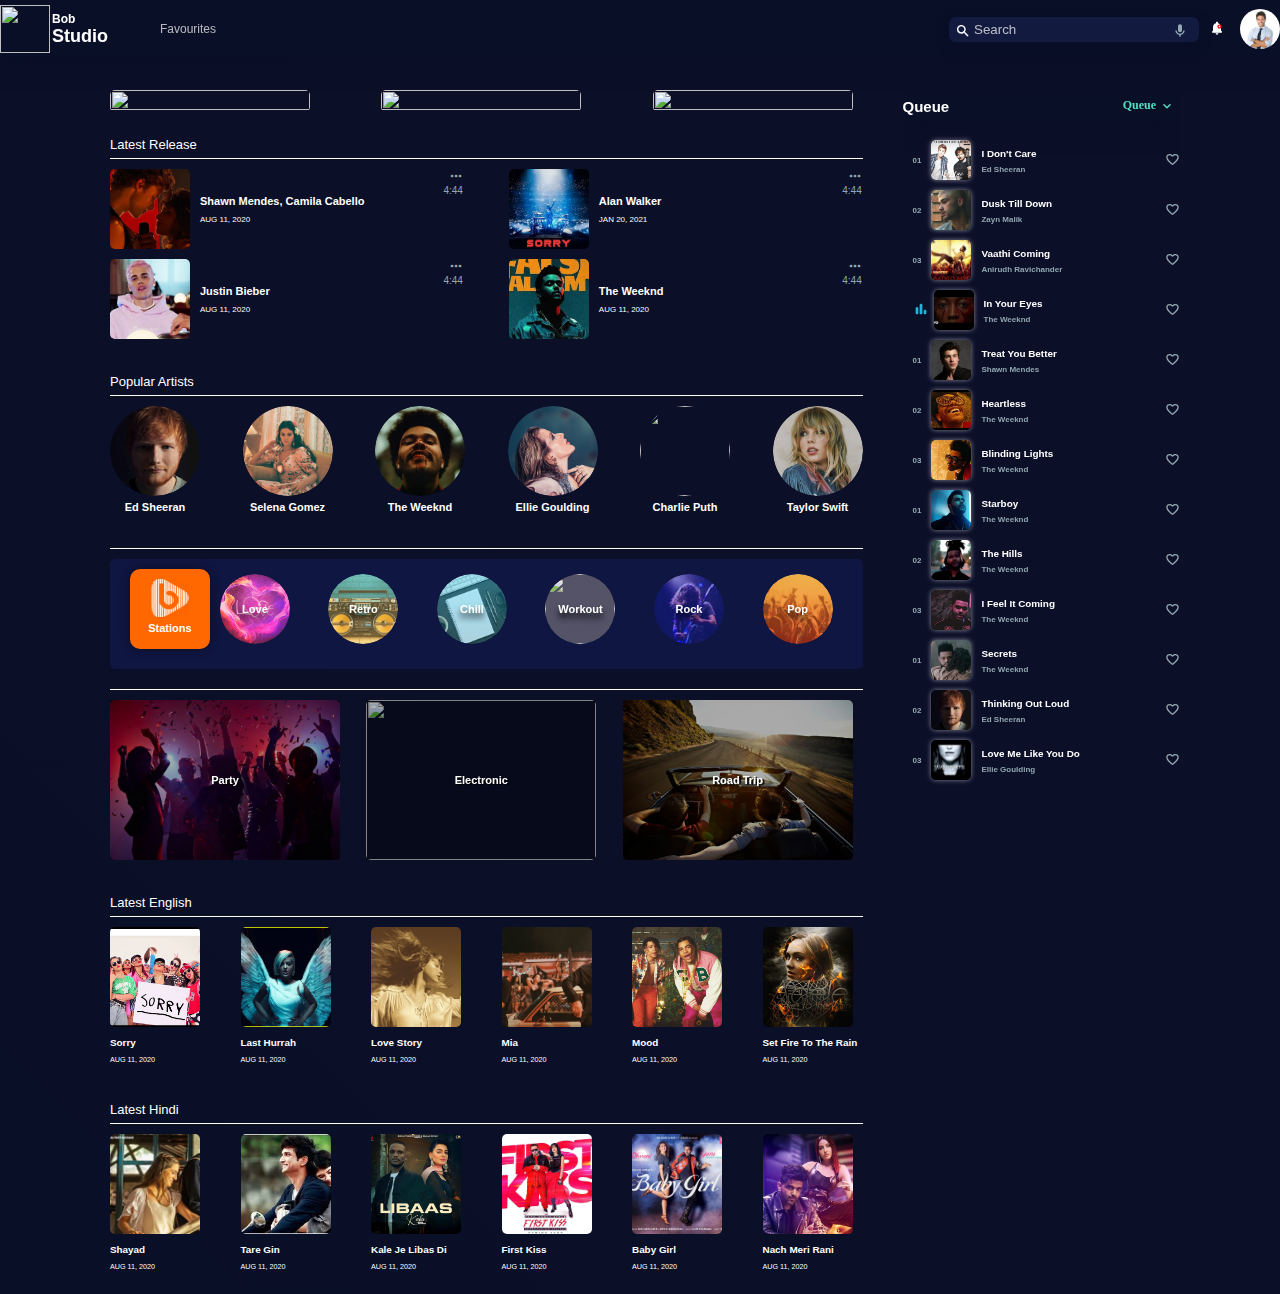
==== commit 169ea0ff: "Add Responsiveness" ====
--- a/index.html
+++ b/index.html
@@ -3,13 +3,15 @@
 
 <head>
     <meta charset="UTF-8">
+    <meta http-equiv="X-UA-Compatible" content="IE=edge">
     <meta name="viewport" content="width=device-width, initial-scale=1.0">
     <title>Bob Studio</title>
     <link rel="shortcut icon" href="img/logo1.svg" type="image/x-icon">
-    <link rel="stylesheet" href="css/style.css">
     <link
         href="https://fonts.googleapis.com/css?family=Material+Icons|Material+Icons+Outlined|Material+Icons+Two+Tone|Material+Icons+Round"
         rel="stylesheet">
+    <link rel="stylesheet" href="css/style.css">
+
 </head>
 
 <body>
@@ -22,8 +24,8 @@
                         <a href="index.html"><img src="img/logo1.svg" alt=""></a>
                     </div>
                     <span class="logo-name">
-                        <span>Bob</span><br>
-                        <span>Studio</span>
+                        <span class="focus-in-contract-bck">Bob</span><br>
+                        <span class="focus-in-contract-bck">Studio</span>
                     </span>
                 </div>
                 <span class="link">
@@ -57,10 +59,11 @@
     </div>
     <!-- End Navbar -->
 
-    <div class="container d-flex">
+    <div class="container main-container d-flex">
 
         <!--  Main Section -->
         <main class="main-section col">
+            <!-- Carousel Section -->
             <header>
                 <div class="carousel ">
                     <div class="row d-flex">
@@ -77,6 +80,8 @@
 
                 </div>
             </header>
+            <!-- End Carousel Section -->
+
             <!-- Latest Release -->
             <section id="latest-release">
                 <h1 class="section-title">
@@ -421,70 +426,67 @@
                             Stations
                         </div>
                     </div>
-                    <div class="category">
-                        <div class="name d-flex love">
-                            Love
-                        </div>
-                        <a href="playlist.html">
-                            <div class="image-container play-pause">
-                                <img src="img/love.jpg" alt="">
-                            </div>
-                        </a>
-
-                    </div>
-                    <div class="category">
-                        <div class="name d-flex retro">
-                            Retro
-                        </div>
-                        <a href="playlist.html">
-                            <div class="image-container play-pause">
-                                <img src="img/retro.jpeg" alt="">
-                            </div>
-                        </a>
-                    </div>
-                    <div class="category">
-                        <div class="name d-flex chill">
-                            Chill
-                        </div>
-                        <a href="playlist.html">
-                            <div class="image-container play-pause">
-                                <img src="img/chill.jpg" alt="">
-                            </div>
-                        </a>
-
-                    </div>
-                    <div class="category">
-                        <div class="name d-flex workout">
-                            Workout
-                        </div>
-                        <a href="playlist.html">
-                            <div class="image-container play-pause">
-                                <img src="img/workout.jpg" alt="">
-                            </div>
-                        </a>
-
-                    </div>
-                    <div class="category ">
-                        <div class="name d-flex rock">
-                            Rock
-                        </div>
-                        <a href="playlist.html">
-                            <div class="image-container play-pause">
-                                <img src="img/rock.jpeg" alt="">
-                            </div>
-                        </a>
-
-                    </div>
-                    <div class="category">
-                        <div class="name d-flex pop">
-                            Pop
-                        </div>
-                        <a href="playlist.html">
-                            <div class="image-container play-pause">
-                                <img src="img/pop.jpg" alt="">
-                            </div>
-                        </a>
-
+                    <div class="category-container d-flex">
+                        <div class="category">
+                            <div class="name d-flex love">
+                                Love
+                            </div>
+                            <a href="playlist.html">
+                                <div class="image-container play-pause">
+                                    <img src="img/love.jpg" alt="">
+                                </div>
+                            </a>
+                        </div>
+                        <div class="category">
+                            <div class="name d-flex retro">
+                                Retro
+                            </div>
+                            <a href="playlist.html">
+                                <div class="image-container play-pause">
+                                    <img src="img/retro.jpeg" alt="">
+                                </div>
+                            </a>
+                        </div>
+                        <div class="category">
+                            <div class="name d-flex chill">
+                                Chill
+                            </div>
+                            <a href="playlist.html">
+                                <div class="image-container play-pause">
+                                    <img src="img/chill.jpg" alt="">
+                                </div>
+                            </a>
+                        </div>
+                        <div class="category">
+                            <div class="name d-flex workout">
+                                Workout
+                            </div>
+                            <a href="playlist.html">
+                                <div class="image-container play-pause">
+                                    <img src="img/workout.jpg" alt="">
+                                </div>
+                            </a>
+                        </div>
+                        <div class="category ">
+                            <div class="name d-flex rock">
+                                Rock
+                            </div>
+                            <a href="playlist.html">
+                                <div class="image-container play-pause">
+                                    <img src="img/rock.jpeg" alt="">
+                                </div>
+                            </a>
+                        </div>
+                        <div class="category">
+                            <div class="name d-flex pop">
+                                Pop
+                            </div>
+                            <a href="playlist.html">
+                                <div class="image-container play-pause">
+                                    <img src="img/pop.jpg" alt="">
+                                </div>
+                            </a>
+                        </div>
                     </div>
 
                 </div>
@@ -678,9 +680,8 @@
                 </div>
             </section>
             <!-- End Latest Hindi -->
-
         </main>
-        <!-- End Main Section -->
+        <!--  End Main Section -->
 
         <!-- Sidebar -->
         <aside class="col">
@@ -975,12 +976,12 @@
 
                         <a href="#player">
                             <div class="image-container play-pause">
-                                <img src="img/EdSheeran.jpg" alt="">
+                                <img src="img/love-me.jpg" alt="">
                             </div>
                         </a>
                         <div class="name d-flex">
-                            <div class="song-name"> Perfect</div>
-                            <div class="singer-name">Ed Sheeran</div>
+                            <div class="song-name"> Love Me Like You Do</div>
+                            <div class="singer-name">Ellie Goulding</div>
                         </div>
 
                     </div>
@@ -994,51 +995,369 @@
 
         </aside>
         <!-- End Sidebar -->
-
     </div>
+
     <!-- Footer -->
     <footer id="player">
+        <a class="material-icons-round close" href="">
+            close
+        </a>
         <div class="container d-flex">
-            <div class="song-info left d-flex">
-                <div class="image-container"><img src="img/weeknd.jpg" alt=""></div>
-                <div class="song-details">
-                    <marquee behavior=scroll direction="left" scrollamount="3">Blinding Lights</marquee>
-                    <p>The Weeknd</p>
-                </div>
-                <div class="make-favourite d-flex">
-                    <input type="checkbox" class="toggle-button">
-                    <div class="favourite">
-                    </div>
-                    <span class="material-icons-round">block</span>
+            <!-- Mobile Queue  -->
+            <div class="queue">
+                <div class="navbar-fixed d-flex">
+                    <div class="left">Queue</div>
+                    <div class="right">
+                        <div class="dropdown-container queue-menu" tabindex="1">
+                            Queue
+                            <span class="material-icons-round">
+                                keyboard_arrow_down
+                            </span>
+                            <div class="dropdown">
+                                <ul class="list">
+                                    <li>
+                                        <a href="#player">
+                                            <span class="material-icons-round ">
+                                                queue_music
+                                            </span>
+                                            <span> Playlists</span>
+                                        </a>
+                                    </li>
+                                    <li>
+                                        <a href="#player">
+                                            <span class="material-icons-round ">
+                                                favorite
+                                            </span>
+                                            <span> Favourites Songs</span>
+                                        </a>
+                                    </li>
+
+                                </ul>
+                            </div>
+                        </div>
+                    </div>
+                </div>
+                <div class="sidebar-main">
+                    <div class="song d-flex">
+                        <div class="left d-flex">
+                            <div class="count">01</div>
+                            <a href="#player">
+                                <div class="image-container play-pause">
+                                    <img src="img/i-dont-care.jpg" alt="" />
+                                </div>
+                            </a>
+                            <div class="name d-flex">
+                                <div class="song-name">I Don't Care</div>
+                                <div class="singer-name">Ed Sheeran</div>
+                            </div>
+                        </div>
+                        <div class="right">
+                            <input type="checkbox" class="toggle-button">
+                            <div class="favourite">
+                            </div>
+                        </div>
+                    </div>
+                    <div class="song d-flex">
+                        <div class="left d-flex">
+                            <div class="count">02</div>
+
+                            <a href="#player">
+                                <div class="image-container play-pause">
+                                    <img src="img/dusk-till-down.jpeg" alt="" />
+                                </div>
+                            </a>
+                            <div class="name d-flex">
+                                <div class="song-name">Dusk Till Down</div>
+                                <div class="singer-name">Zayn Malik</div>
+                            </div>
+
+                        </div>
+                        <div class="right">
+                            <input type="checkbox" class="toggle-button">
+                            <div class="favourite">
+                            </div>
+                        </div>
+                    </div>
+                    <div class="song d-flex">
+                        <div class="left d-flex">
+                            <div class="count">03</div>
+
+                            <a href="#player">
+                                <div class="image-container play-pause">
+                                    <img src="img/vaatthi.jpg" alt="" />
+                                </div>
+                            </a>
+                            <div class="name d-flex">
+                                <div class="song-name">Vaathi Coming</div>
+                                <div class="singer-name">Anirudh Ravichander</div>
+                            </div>
+
+                        </div>
+                        <div class="right">
+                            <input type="checkbox" class="toggle-button">
+                            <div class="favourite">
+                            </div>
+                        </div>
+                    </div>
+                    <div class="song d-flex">
+                        <div class="left d-flex">
+                            <div class="current-playing">
+                                <span class="material-icons-round">
+                                    bar_chart
+                                </span>
+                            </div>
+                            <a href="#player">
+                                <div class="image-container play-pause">
+                                    <img src="img/in-your-eyes.jpeg" alt="" />
+                                </div>
+                            </a>
+                            <div class="name d-flex">
+                                <div class="song-name">In Your Eyes</div>
+                                <div class="singer-name">The Weeknd</div>
+                            </div>
+
+                        </div>
+                        <div class="right">
+                            <input type="checkbox" class="toggle-button">
+                            <div class="favourite">
+                            </div>
+                        </div>
+                    </div>
+                    <div class="song d-flex">
+                        <div class="left d-flex">
+                            <div class="count">01</div>
+
+                            <a href="#player">
+                                <div class="image-container play-pause" tabindex="1">
+                                    <img src="img/shawnmendes.jpg" alt="">
+                                </div>
+                            </a>
+                            <div class="name d-flex">
+                                <div class="song-name"> Treat You Better</div>
+                                <div class="singer-name">Shawn Mendes</div>
+                            </div>
+                        </div>
+                        <div class="right">
+                            <input type="checkbox" class="toggle-button">
+                            <div class="favourite">
+                            </div>
+                        </div>
+                    </div>
+                    <div class="song d-flex">
+                        <div class="left d-flex">
+                            <div class="count">02</div>
+
+                            <a href="#player">
+                                <div class="image-container play-pause">
+                                    <img src="img/heartless.webp" alt="" />
+                                </div>
+                            </a>
+                            <div class="name d-flex">
+                                <div class="song-name">Heartless</div>
+                                <div class="singer-name">The Weeknd</div>
+                            </div>
+
+                        </div>
+                        <div class="right">
+                            <input type="checkbox" class="toggle-button">
+                            <div class="favourite">
+                            </div>
+                        </div>
+                    </div>
+                    <div class="song d-flex">
+                        <div class="left d-flex">
+                            <div class="count">03</div>
+
+                            <a href="#player">
+                                <div class="image-container play-pause">
+                                    <img src="img/blinding-ligghts.webp" alt="" />
+                                </div>
+                            </a>
+                            <div class="name d-flex">
+                                <div class="song-name">Blinding Lights</div>
+                                <div class="singer-name">The Weeknd</div>
+                            </div>
+
+                        </div>
+                        <div class="right">
+                            <input type="checkbox" class="toggle-button">
+                            <div class="favourite">
+                            </div>
+                        </div>
+                    </div>
+                    <div class="song d-flex">
+                        <div class="left d-flex">
+                            <div class="count">01</div>
+
+                            <a href="#player">
+                                <div class="image-container play-pause">
+                                    <img src="img/starboy.webp" alt="" />
+                                </div>
+                            </a>
+                            <div class="name d-flex">
+                                <div class="song-name">Starboy</div>
+                                <div class="singer-name">The Weeknd</div>
+                            </div>
+
+                        </div>
+                        <div class="right">
+                            <input type="checkbox" class="toggle-button">
+                            <div class="favourite">
+                            </div>
+                        </div>
+                    </div>
+                    <div class="song d-flex">
+                        <div class="left d-flex">
+                            <div class="count">02</div>
+
+                            <a href="#player">
+                                <div class="image-container play-pause">
+                                    <img src="img/the-hills.webp" alt="" />
+                                </div>
+                            </a>
+                            <div class="name d-flex">
+                                <div class="song-name">The Hills</div>
+                                <div class="singer-name">The Weeknd</div>
+                            </div>
+
+                        </div>
+                        <div class="right">
+                            <input type="checkbox" class="toggle-button">
+                            <div class="favourite">
+                            </div>
+                        </div>
+                    </div>
+                    <div class="song d-flex">
+                        <div class="left d-flex">
+                            <div class="count">03</div>
+
+                            <a href="#player">
+                                <div class="image-container play-pause">
+                                    <img src="img/i-feel-it-coming.webp" alt="" />
+                                </div>
+                            </a>
+                            <div class="name d-flex">
+                                <div class="song-name">I feel it coming</div>
+                                <div class="singer-name">The Weeknd</div>
+                            </div>
+
+                        </div>
+                        <div class="right">
+                            <input type="checkbox" class="toggle-button">
+                            <div class="favourite">
+                            </div>
+                        </div>
+                    </div>
+                    <div class="song d-flex">
+                        <div class="left d-flex">
+                            <div class="count">01</div>
+
+                            <a href="#player">
+                                <div class="image-container play-pause">
+                                    <img src="img/secrets.webp" alt="" />
+                                </div>
+                            </a>
+                            <div class="name d-flex">
+                                <div class="song-name">Secrets</div>
+                                <div class="singer-name">The Weeknd</div>
+                            </div>
+
+                        </div>
+                        <div class="right">
+                            <input type="checkbox" class="toggle-button">
+                            <div class="favourite">
+                            </div>
+                        </div>
+                    </div>
+                    <div class="song d-flex">
+                        <div class="left d-flex">
+                            <div class="count">02</div>
+
+                            <a href="#player">
+                                <div class="image-container play-pause">
+                                    <img src="img/EdSheeran.jpg" alt="">
+                                </div>
+                            </a>
+                            <div class="name d-flex">
+                                <div class="song-name"> Thinking out loud</div>
+                                <div class="singer-name">Ed Sheeran</div>
+                            </div>
+
+                        </div>
+                        <div class="right">
+                            <input type="checkbox" class="toggle-button">
+                            <div class="favourite">
+                            </div>
+                        </div>
+                    </div>
+                    <div class="song d-flex">
+                        <div class="left d-flex">
+                            <div class="count">03</div>
+
+                            <a href="#player">
+                                <div class="image-container play-pause">
+                                    <img src="img/love-me.jpg" alt="">
+                                </div>
+                            </a>
+                            <div class="name d-flex">
+                                <div class="song-name"> Love Me Like You Do</div>
+                                <div class="singer-name">Ellie Goulding</div>
+                            </div>
+
+                        </div>
+                        <div class="right">
+                            <input type="checkbox" class="toggle-button">
+                            <div class="favourite">
+                            </div>
+                        </div>
+                    </div>
                 </div>
             </div>
-            <div class="main-controls d-flex center">
-                <div class="top-controls d-flex">
-                    <span class="material-icons-round">shuffle</span>
-                    <span class="material-icons-round">skip_previous</span>
-                    <span class="material-icons-round">pause</span>
-                    <span class="material-icons-round">skip_next</span>
-                    <span class="material-icons-round">repeat</span>
-                </div>
-                <div class="bottom-controls d-flex">
-                    <div class="duration">1:24</div>
-                    <div class="progress d-flex"><input type="range"></div>
-                    <div class="duration">4:23</div>
+            <!--End Mobile Queue  -->
+            
+            <!-- Bottom Player -->
+            <div class="player d-flex">
+                <div class="song-info left d-flex">
+                    <div class="image-container"><img src="img/weeknd.jpg" alt=""></div>
+                    <div class="song-details">
+                        <marquee behavior=scroll direction="left" scrollamount="3">Blinding Lights</marquee>
+                        <p>The Weeknd</p>
+                    </div>
+                    <div class="make-favourite d-flex">
+                        <input type="checkbox" class="toggle-button">
+                        <div class="favourite">
+                        </div>
+                        <span class="material-icons-round">block</span>
+                    </div>
+                </div>
+                <div class="main-controls d-flex center">
+                    <div class="top-controls d-flex">
+                        <span class="material-icons-round">shuffle</span>
+                        <span class="material-icons-round">skip_previous</span>
+                        <span class="material-icons-round">pause</span>
+                        <span class="material-icons-round">skip_next</span>
+                        <span class="material-icons-round">repeat</span>
+                    </div>
+                    <div class="bottom-controls d-flex">
+                        <div class="duration">1:24</div>
+                        <div class="progress d-flex"><input type="range"></div>
+                        <div class="duration">4:23</div>
+                    </div>
+                </div>
+                <div class="right-control right d-flex">
+                    <span class="material-icons-round">playlist_play</span>
+                    <span class="material-icons-round">speaker</span>
+                    <span class="material-icons-round">volume_up</span>
+                    <div class="progress d-flex">
+                        <input type="range">
+                    </div>
+                    <span class="material-icons-round">open_in_full</span>
                 </div>
             </div>
-            <div class="right-control right d-flex">
-                <span class="material-icons-round">playlist_play</span>
-                <span class="material-icons-round">speaker</span>
-                <span class="material-icons-round">volume_up</span>
-                <div class="progress d-flex">
-                    <input type="range">
-                </div>
-                <span class="material-icons-round">open_in_full</span>
-            </div>
+            <!--End Bottom Player -->
         </div>
     </footer>
     <!-- End Footer -->
-
 </body>
 
 </html>--- a/css/style.css
+++ b/css/style.css
@@ -17,10 +17,11 @@
 html {
   font-size: 62.5%;
 }
-:root {
-  --white: #ffffff;
-  --light-grey: #93a8b3;
-  --dark-blue: #0a0f28;
+body {
+  background-image: linear-gradient(45deg, #0a0f28, #0c0f28);
+  background-color: #0a0f28;
+  color: #93a8b3;
+  scrollbar-width: none;
 }
 a {
   color: inherit;
@@ -41,19 +42,12 @@
 }
 html,
 body,
-aside {
+aside,
+.queue {
   -ms-overflow-style: none; /* IE and Edge */
   scrollbar-width: none; /* Firefox */
 }
 
-body {
-  background: linear-gradient(45deg, #0a0f28, #0c0f28);
-  background-color: #0a0f28;
-  background-color: var(--dark-blue);
-  color: #93a8b3;
-  color: var(--light-grey);
-  scrollbar-width: none;
-}
 img {
   width: 100%;
   height: 100%;
@@ -68,53 +62,6 @@
   display: flex;
   justify-content: center;
   align-items: center;
-}
-.container {
-  width: 100%;
-  margin-top: 8rem;
-  padding-right: 1.5rem;
-  padding-left: 1.5rem;
-  margin-right: auto;
-  margin-left: auto;
-  align-items: stretch;
-}
-@media (min-width: 576px) {
-  .container {
-    width: 54rem;
-  }
-}
-@media (min-width: 768px) {
-  .container {
-    width: 720px;
-  }
-}
-@media (min-width: 992px) {
-  .container {
-    width: 960px;
-  }
-}
-@media (min-width: 1200px) {
-  .container {
-    width: 114rem;
-  }
-}
-.main-section {
-  flex: 3;
-}
-.center {
-  align-self: center;
-  justify-self: center;
-}
-
-aside {
-  flex: 1;
-}
-.section-title {
-  margin: 2rem 0 1rem;
-  color: white;
-  color: var(--white);
-  font-weight: 500;
-  text-transform: capitalize;
 }
 .material-icons-round,
 .material-icons-outlined {
@@ -128,6 +75,38 @@
 .material-icons-round:focus {
   color: white;
   cursor: pointer;
+}
+
+.container {
+  margin-top: 8rem;
+  padding-right: 1.5rem;
+  padding-left: 1.5rem;
+  margin-right: auto;
+  margin-left: auto;
+  align-items: stretch;
+}
+.main-section {
+  flex: 3 3;
+  width: 100%;
+  flex-direction: column;
+  align-items: stretch;
+}
+.center {
+  align-self: center;
+  justify-self: center;
+}
+aside {
+  flex: 1 0;
+  display: none;
+}
+.section-title {
+  margin: 2rem 0 1rem;
+  color: white;
+  font-weight: 400;
+  text-transform: capitalize;
+  font-size: 1.3rem;
+  line-height: 2;
+  border-bottom: 1px solid white;
 }
 .dropdown {
   background-color: rgba(255, 255, 255, 0.9);
@@ -144,8 +123,95 @@
   transform: scale(1);
   text-align: left;
 }
+.dropdown-container:focus .menu-icon {
+  color: white;
+}
 
 /*=====  End of Global Styles  ======*/
+
+/*=============================================
+=            Play Pause hover effect            =
+=============================================*/
+
+.play-pause {
+  position: relative;
+}
+.play-pause::after {
+  width: 100%;
+  height: 100%;
+  content: "play_arrow";
+  font-family: "Material Icons Round";
+  font-size: 3rem;
+  position: absolute;
+  top: 0;
+  left: 0;
+  text-align: center;
+  line-height: 9rem;
+  color: white;
+  background-color: #0c0c0c50;
+  z-index: 5;
+  display: none;
+}
+.toggle-button {
+  position: absolute;
+  z-index: 5;
+  width: 20px;
+  height: 20px;
+  opacity: 0;
+  top: 0;
+  left: 0;
+}
+.favourite::after {
+  content: "favorite_border";
+  font-family: "Material Icons Round";
+  font-size: 1.5rem;
+}
+.toggle-button:hover {
+  cursor: pointer;
+}
+.toggle-button:checked + .favourite::after {
+  content: "favorite";
+  color: red;
+}
+.latest-artist .play-pause::after {
+  width: 6rem;
+  line-height: 6rem;
+  height: 100%;
+}
+.play-pause:hover::after {
+  display: block;
+}
+.category .name:hover + a .play-pause::after,
+.mood-element .name:hover + a .play-pause::after {
+  display: block;
+}
+
+.popular-artist .play-pause::after {
+  line-height: 9rem;
+}
+.mood-element .play-pause::after {
+  line-height: 16rem;
+}
+.latest-songs .play-pause::after {
+  line-height: 11rem;
+}
+.song .play-pause::after {
+  line-height: 6rem;
+  font-size: 2rem;
+}
+.section-container {
+  flex-wrap: wrap;
+  justify-content: space-between;
+}
+.image-container {
+  width: 6rem;
+  height: 6rem;
+  margin-right: 1rem;
+  border-radius: 5px;
+  overflow: hidden;
+}
+
+/*=====  End of Play Pause hover effect  ======*/
 
 /*=============================================
 =            Navbar            =
@@ -156,10 +222,8 @@
   width: 100%;
   top: 0;
   background-color: #0a0f28;
-  background-color: var(--dark-blue);
   padding: 5px 0;
   box-shadow: 0px 10px 20px 0px #0a0f28;
-  box-shadow: 0px 10px 20px 0px var(--dark-blue);
   z-index: 200;
 }
 .navbar {
@@ -177,40 +241,39 @@
   object-fit: contain;
 }
 .logo-name {
-  width: 10rem;
+  width: 8rem;
   padding: 0px 2px;
   font-weight: 600;
 }
 .logo-name span:first-child {
   color: white;
-  color: var(--white);
-  font-size: 1.2rem;
+  font-size: 1rem;
 }
 .logo-name span:last-child {
   color: white;
-  color: var(--white);
-  font-size: 1.8rem;
+  font-size: 1.5rem;
 }
 .link a {
   padding: 10px;
   font-size: 1.2rem;
   color: rgba(255, 255, 255, 0.7);
   text-decoration: none;
-}
-.link a:hover {
+  transition: 0.3s ease-in-out;
+}
+.link a:hover,
+.link a:focus {
   cursor: pointer;
   color: white;
-  color: var(--white);
+  background-color: #fff4;
+  border-radius: 5px;
 }
 .search input {
   padding: 0.5rem 2.5rem;
-  width: 25rem;
+  width: 18rem;
   background-color: #121a3f;
   color: white;
-  color: var(--white);
   border: none;
   border-radius: 7px;
-  /* box-shadow: 0px 1px 13px 1px #090e27; */
   box-shadow: #090e27 0px 4px 12px;
 }
 .search {
@@ -238,7 +301,6 @@
 }
 .notif {
   color: white;
-  color: var(--white);
   position: relative;
   cursor: pointer;
 }
@@ -259,20 +321,17 @@
   object-fit: cover;
   border-radius: 50%;
 }
-
 /*=====  End of Navbar  ======*/
 
 /*=============================================
 =            Carousel            =
 =============================================*/
-
 .carousel .row {
   justify-content: space-between;
 }
 .carousel-item {
-  /* margin-bottom: 1rem; */
-  min-width: 24rem;
-  height: 20rem;
+  min-width: 12rem;
+  height: 12rem;
   border-radius: 5px;
   transition: transform 250ms;
   overflow: hidden;
@@ -294,17 +353,8 @@
 =            Latest Release Section            =
 =============================================*/
 
-.section-container {
-  flex-wrap: wrap;
-  justify-content: space-between;
-}
-.image-container {
-  width: 10rem;
-  height: 10rem;
-  margin-right: 1rem;
-}
 .latest-artist {
-  flex-basis: 47%;
+  flex-basis: 100%;
   margin-bottom: 1rem;
   justify-content: space-between;
   position: relative;
@@ -312,7 +362,7 @@
 .latest-artist .right {
   flex-direction: column;
   align-self: flex-start;
-  justify-content: end;
+  justify-content: space-between;
 }
 .details {
   color: white;
@@ -323,12 +373,13 @@
 }
 .name {
   text-transform: capitalize;
-  font-size: 1.2em;
+  font-size: 0.9em;
   color: #fff;
-  font-weight: 600;
+  font-weight: bold;
 }
 .date {
   font-weight: 100;
+  font-size: 0.8em;
 }
 .menu-icon:hover {
   cursor: pointer;
@@ -343,7 +394,8 @@
 .list {
   list-style: none;
 }
-.list li:hover {
+.list li:hover,
+.list li:focus {
   background-color: white;
 }
 .list li a {
@@ -364,20 +416,28 @@
 /*=============================================
 =            Popular Artists Section            =
 =============================================*/
+.popular-artist {
+  flex-basis: 33%;
+  margin-bottom: 1rem;
+}
 
 .popular-artist .image-container {
   border-radius: 50%;
   overflow: hidden;
-  width: 11.5rem;
+  width: 8rem;
+  height: 8rem;
   margin-right: 0;
 }
 .popular-artist .image-container img {
   border-radius: 50%;
 }
 .popular-artist .name {
+  width: 8rem;
   text-align: center;
   text-transform: capitalize;
 }
+
+/*=====  End of Popular Artists  ======*/
 
 /*=============================================
 =            Catefories Section            =
@@ -387,13 +447,15 @@
   background-color: #101642;
   padding: 1rem;
   border-radius: 5px;
+  justify-content: center;
 }
 .stations {
   height: 10rem;
-  width: 10rem;
+  width: 100%;
   flex-direction: column;
   padding: 10px;
   border-radius: 10px;
+  margin-bottom: 1rem;
   background-color: #ff6701;
   box-shadow: 0px 0px 10px 2px #00000050;
 }
@@ -402,17 +464,24 @@
   width: 4rem;
   height: 4rem;
 }
+.category-container {
+  flex-wrap: wrap;
+  width: 80%;
+  justify-content: space-between;
+}
 .category {
   position: relative;
-  width: 8rem;
-  height: 8rem;
+  width: 9rem;
+  height: 9rem;
   overflow: hidden;
   border-radius: 50%;
+  margin-bottom: 1rem;
+  margin-right: 1rem;
 }
 .category .image-container {
   display: block;
-  width: 8rem;
-  height: 8rem;
+  width: 9rem;
+  height: 9rem;
   margin-right: 0;
 }
 .category img {
@@ -456,7 +525,7 @@
 /*=====  End of Catefories Section  ======*/
 
 /*=============================================
-=            Most Popular Categories Section            =
+=            Mood Section            =
 =============================================*/
 
 #most-popular .section-container {
@@ -467,13 +536,24 @@
 }
 .mood-element .image-container,
 .mood-element {
-  min-width: 24rem;
+  min-width: 100%;
   height: 16rem;
-}
+  margin-bottom: 1rem;
+}
+.mood-element .image-container {
+  overflow: hidden;
+}
+.mood-element .image-container img {
+  transition: 0.3s ease-in-out;
+}
+.mood-element .image-container:hover img {
+  transform: scale(1.2);
+}
+
 .mood-element .name {
   position: absolute;
   text-align: center;
-  width: 24rem;
+  width: 100%;
   top: 0;
   line-height: 16rem;
   font-size: 1.5rem;
@@ -482,12 +562,16 @@
   z-index: 2;
 }
 
-/*=====  End of Most Popular Categories Section  ======*/
+/*=====  End of Mood Section  ======*/
 
 /*=============================================
 =            Latest Songs Section            =
 =============================================*/
 
+.latest-songs {
+  margin-bottom: 1rem;
+  margin-right: 1rem;
+}
 .latest-songs .image-container {
   width: 12rem;
   height: 12rem;
@@ -503,6 +587,249 @@
 }
 
 /*=====  End of Latest Songs Section  ======*/
+
+/*=============================================
+=            Bottom Music Player            =
+=============================================*/
+
+#player {
+  position: fixed;
+  bottom: 0;
+  left: 0;
+  width: 100%;
+  z-index: 20;
+  background-color: #282828;
+  visibility: hidden;
+  opacity: 0;
+  transition: 0.3s ease-in-out;
+}
+#player:target {
+  visibility: visible;
+  opacity: 1;
+}
+#player .container {
+  position: relative;
+  flex-direction: column;
+  height: 86vh;
+  padding: 0;
+  padding-bottom: 1rem;
+  width: 100%;
+  margin: 0;
+  justify-content: space-between;
+  color: #93a8b3;
+}
+.player {
+  width: 100%;
+}
+.player .image-container {
+  width: 4rem;
+  height: 4rem;
+}
+.song-details {
+  margin-right: 0;
+}
+.song-details marquee {
+  font-size: 1.2rem;
+  font-weight: 500;
+  max-width: 15rem;
+  max-height: 2rem;
+  margin-top: -1rem;
+  margin-bottom: 1rem;
+  overflow: hidden;
+  color: white;
+  position: relative;
+}
+.song-details marquee::after {
+  position: absolute;
+  content: "";
+  top: 0;
+  left: 0;
+  width: 100%;
+  height: 100%;
+  background: linear-gradient(to right, rgba(255, 255, 255, 0) 0%, #282828 95%);
+}
+.song-details p:last-child {
+  font-size: 1rem;
+  font-weight: 300;
+  margin-bottom: -1rem;
+}
+.make-favourite {
+  position: relative;
+  align-self: flex-start;
+  margin-top: 0.8rem;
+}
+#player .material-icons-round,
+.make-favourite .favourite::after {
+  font-size: 1.3rem !important;
+  margin-left: 0.5rem;
+}
+.main-controls {
+  flex-direction: column;
+}
+.top-controls {
+  margin-bottom: 0.5rem;
+}
+.top-controls span:nth-child(3) {
+  border: 2px solid white;
+  padding: 0.5rem;
+  border-radius: 50%;
+}
+.bottom-controls {
+  justify-content: space-between;
+  min-width: 23rem;
+  font-size: 0.8rem;
+}
+.bottom-controls .progress input {
+  width: 17rem;
+}
+.right-control .progress {
+  width: 6rem;
+}
+.queue {
+  height: 71vh;
+  background-color: #232b2b;
+  overflow-y: auto;
+  position: relative;
+}
+.queue .navbar-fixed {
+  padding: 1rem;
+  position: sticky;
+  justify-content: space-between;
+  background-color: inherit;
+  box-shadow: 0px 10px 20px 0px #232b2b;
+}
+.queue .navbar-fixed .left {
+  color: white;
+  font-size: 1.5rem;
+  font-weight: 600;
+  flex: 2;
+}
+.current-playing .material-icons-round {
+  margin-left: 0 !important;
+}
+.queue .play-pause::after {
+  line-height: 6rem;
+  font-size: 2rem;
+}
+.queue .navbar-fixed .right {
+  margin-right: 5rem;
+}
+.queue .dropdown {
+  top: 35px;
+  right: 80px;
+}
+.close {
+  position: absolute;
+  top: 12px;
+  right: 15px;
+  z-index: 201;
+}
+.queue .sidebar-main {
+  padding-inline: 2rem;
+}
+.song {
+  justify-content: space-between;
+  margin-bottom: 1rem;
+}
+.song .left > div {
+  margin-right: 1rem;
+  font-weight: 600;
+}
+.sidebar-main {
+  margin-top: 2rem;
+  padding-left: 1rem;
+}
+.sidebar-main .count {
+  font-size: 0.9rem;
+}
+.song .image-container {
+  width: 6rem;
+  height: 6rem;
+  border-radius: 5px;
+  box-shadow: 0px 0px 5px rgba(255, 255, 255, 0.5);
+}
+.song .right {
+  align-self: center;
+  position: relative;
+}
+.song .name {
+  flex-direction: column;
+  align-items: flex-start;
+  font-size: 0.8em;
+}
+.singer-name {
+  font-size: 0.9rem;
+  line-height: 0.6;
+  color: #8fa4af;
+}
+.song-name {
+  font-size: 1.1rem;
+}
+.current-playing .material-icons-round {
+  color: #1fb7d8;
+  margin-right: -5px;
+}
+
+/*----------  Audio and Volume seek bar  ----------*/
+
+.progress input[type="range"] {
+  overflow: hidden;
+  -webkit-appearance: none;
+  cursor: pointer;
+  background-color: #282828;
+}
+::-webkit-slider-runnable-track {
+  background: #ddd;
+  -webkit-appearance: none;
+  height: 0.5rem;
+  margin-top: -1px;
+  border-radius: 5px;
+}
+
+::-webkit-slider-thumb {
+  -webkit-appearance: none;
+  width: 1.5rem;
+  height: 1.5rem;
+  background: dodgerblue;
+  box-shadow: -100vw 0 0 99vw #acce66;
+}
+::-moz-range-thumb {
+  background: rgb(255, 255, 255);
+  width: 1.5rem;
+  height: 1.5rem;
+  border-radius: 50%;
+  border: 2px solid #999;
+  box-sizing: border-box;
+}
+::-ms-thumb {
+  background: #fff;
+  border: 2px solid #999;
+  width: 1.5rem;
+  height: 1.5rem;
+  border-radius: 50%;
+  box-sizing: border-box;
+}
+
+::-moz-range-progress {
+  background-color: dodgerblue;
+}
+::-moz-range-track {
+  background-color: white;
+}
+::-ms-track {
+  background: #ddd;
+  color: transparent;
+  height: 0.5rem;
+  border: none;
+}
+input[type="range"]::-ms-fill-lower {
+  background-color: #acce66;
+}
+input[type="range"]::-ms-fill-upper {
+  background-color: white;
+}
+
+/*=====  End of Bottom Music Player  ======*/
 
 /*=============================================
 =            Queue Section            =
@@ -536,46 +863,9 @@
   text-align: right;
   font-weight: 600;
 }
-.queue-menu .dropdown {
+aside .queue-menu .dropdown {
   top: 25px;
   right: 30px;
-}
-.song {
-  justify-content: space-between;
-  margin-bottom: 1rem;
-}
-.song .left > div {
-  margin-right: 1rem;
-  font-weight: 600;
-}
-.sidebar-main {
-  margin-top: 2rem;
-  padding-left: 1rem;
-}
-.sidebar-main .count {
-  font-size: 0.9rem;
-}
-.song .image-container {
-  width: 4rem;
-  height: 4rem;
-  border-radius: 5px;
-  box-shadow: 0px 0px 5px rgba(255, 255, 255, 0.5);
-}
-.song .right {
-  align-self: center;
-  position: relative;
-}
-.singer-name {
-  font-size: 0.9rem;
-  line-height: 0.6;
-  color: #8fa4af;
-}
-.song-name {
-  font-size: 1.1rem;
-}
-.current-playing .material-icons-round {
-  color: #1fb7d8;
-  margin-right: -5px;
 }
 
 /*=====  End of Queue Section  ======*/
@@ -628,7 +918,7 @@
   justify-content: space-between;
 }
 .heading .artist-name {
-  font-size: 2rem;
+  font-size: 1.3rem;
   color: white;
   font-weight: bolder;
   line-height: 1.5;
@@ -637,17 +927,18 @@
   font-weight: bold;
 }
 .description {
-  margin-top: 1rem;
-  line-height: 1.5;
+  margin-top: 0.8rem;
+  line-height: 1.4;
   letter-spacing: 0.5px;
+  font-size: 0.8rem;
 }
 .controls {
-  margin-top: 3.5rem;
+  margin-top: 2rem;
   margin-bottom: 1rem;
 }
 .controls button {
   padding: 0.8rem;
-  width: 13rem;
+  width: 10rem;
   border-radius: 0%;
   margin-right: 0.5rem;
   border: 0px;
@@ -729,225 +1020,397 @@
 /*=====  End of Similar Artists Section  ======*/
 
 /*=============================================
-=            Play Pause hover effect            =
-=============================================*/
-
-.play-pause {
-  position: relative;
-}
-.play-pause::after {
-  width: 100%;
-  height: 100%;
-  content: "play_arrow";
-  font-family: "Material Icons Round";
-  font-size: 3rem;
-  position: absolute;
-  top: 0;
-  left: 0;
-  text-align: center;
-  line-height: 8rem;
-  color: white;
-  background-color: #0c0c0c50;
-  z-index: 5;
-  display: none;
-}
-.toggle-button {
-  position: absolute;
-  z-index: 5;
-  width: 20px;
-  height: 20px;
-  opacity: 0;
-  top: 0;
-  left: 0;
-}
-.favourite::after {
-  content: "favorite_border";
-  font-family: "Material Icons Round";
-  font-size: 1.5rem;
-}
-.toggle-button:hover {
-  cursor: pointer;
-}
-.toggle-button:checked + .favourite::after {
-  content: "favorite";
-  color: red;
-}
-.latest-artist .play-pause::after {
-  width: 10rem;
-  line-height: 10rem;
-  height: 100%;
-}
-.play-pause:hover::after {
-  display: block;
-}
-.category .name:hover + a .play-pause::after,
-.mood-element .name:hover + a .play-pause::after {
-  display: block;
-}
-
-.popular-artist .play-pause::after {
-  line-height: 11.5rem;
-}
-.mood-element .play-pause::after {
-  line-height: 16rem;
-}
-.latest-songs .play-pause::after {
-  line-height: 12rem;
-}
-.song .play-pause::after {
-  line-height: 4rem;
-  font-size: 2rem;
-}
-
-/*=====  End of Play Pause hover effect  ======*/
-
-/*=============================================
-=            Bottom Music Player            =
-=============================================*/
-
-#player {
-  position: fixed;
-  bottom: 0;
-  left: 0;
-  width: 100%;
-  z-index: 20;
-  background-color: #282828;
-  visibility: hidden;
-  opacity: 0;
-  transition: 0.3s ease-in-out;
-}
-#player:target {
-  visibility: visible;
-  opacity: 1;
-}
-#player .container {
-  padding-top: 1rem;
-  padding-bottom: 1rem;
-  margin-top: 0;
-  justify-content: space-between;
-  color: #93a8b3;
-}
-#player .image-container {
-  width: 6rem;
-  height: 6rem;
-}
-.song-details {
-  margin-right: 1rem;
-}
-.song-details marquee {
-  font-size: 1.3rem;
-  font-weight: 500;
-  max-width: 15rem;
-  max-height: 2rem;
-  margin-top: -1rem;
-  margin-bottom: 1rem;
-  overflow: hidden;
-  color: white;
-  position: relative;
-}
-.song-details marquee::after {
-  position: absolute;
-  content: "";
-  top: 0;
-  left: 0;
-  width: 100%;
-  height: 100%;
-  background: linear-gradient(to right, rgba(255, 255, 255, 0) 0%, #282828 95%);
-}
-.song-details p:last-child {
-  font-size: 1rem;
-  font-weight: 300;
-  margin-bottom: -1rem;
-}
-.make-favourite {
-  position: relative;
-  align-self: flex-start;
-  margin-top: 0.8rem;
-}
-.make-favourite .favourite::after {
-  font-size: 2rem !important;
-}
-#player .material-icons-round {
-  font-size: 2rem !important;
-  margin-left: 1rem;
-}
-.main-controls {
-  flex-direction: column;
-}
-.top-controls {
-  margin-bottom: 0.5rem;
-}
-.top-controls span:nth-child(3) {
-  border: 2px solid white;
-  padding: 0.5rem;
-  border-radius: 50%;
-}
-.bottom-controls {
-  justify-content: space-between;
-  min-width: 35rem;
-  font-size: 1.3rem;
-}
-.bottom-controls .progress input {
-  width: 28rem;
-}
-
-/*----------  Audio and Volume seek bar  ----------*/
-
-.progress input[type="range"] {
-  overflow: hidden;
-  -webkit-appearance: none;
-  cursor: pointer;
-  background-color: #282828;
-}
-::-webkit-slider-runnable-track {
-  background: #ddd;
-  -webkit-appearance: none;
-  height: 0.5rem;
-  margin-top: -1px;
-  border-radius: 5px;
-}
-
-::-webkit-slider-thumb {
-  -webkit-appearance: none;
-  width: 1.5rem;
-  height: 1.5rem;
-  background: dodgerblue;
-  box-shadow: -100vw 0 0 99vw #acce66;
-}
-::-moz-range-thumb {
-  background: rgb(255, 255, 255);
-  width: 1.5rem;
-  height: 1.5rem;
-  border-radius: 50%;
-  border: 2px solid #999;
-  box-sizing: border-box;
-}
-::-ms-thumb {
-  background: #fff;
-  border: 2px solid #999;
-  width: 1.5rem;
-  height: 1.5rem;
-  border-radius: 50%;
-  box-sizing: border-box;
-}
-
-::-moz-range-progress {
-  background-color: #acce66;
-}
-::-moz-range-track {
-  background-color: white;
-}
-::-ms-track {
-  background: #ddd;
-  color: transparent;
-  height: 0.5rem;
-  border: none;
-}
-input[type="range"]::-ms-fill-lower {
-  background-color: #acce66;
-}
-input[type="range"]::-ms-fill-upper {
-  background-color: white;
-}
-
-/*=====  End of Bottom Music Player  ======*/
+=            Animation            =
+=============================================*/
+
+.scale-up-center {
+  -webkit-animation: scale-up-center 0.4s ease-in-out forwards;
+  animation: scale-up-center 0.4s ease-in-out forwards;
+}
+.focus-in-contract-bck {
+  -webkit-animation: focus-in-contract-bck 1s
+    cubic-bezier(0.25, 0.46, 0.45, 0.94) both;
+  animation: focus-in-contract-bck 1s cubic-bezier(0.25, 0.46, 0.45, 0.94) both;
+}
+
+@-webkit-keyframes focus-in-contract-bck {
+  0% {
+    letter-spacing: 1em;
+    -webkit-transform: translateZ(300px);
+    transform: translateZ(300px);
+    -webkit-filter: blur(12px);
+    filter: blur(12px);
+    opacity: 0;
+  }
+  100% {
+    -webkit-transform: translateZ(12px);
+    transform: translateZ(12px);
+    -webkit-filter: blur(0);
+    filter: blur(0);
+    opacity: 1;
+  }
+}
+@keyframes focus-in-contract-bck {
+  0% {
+    letter-spacing: 1em;
+    -webkit-transform: translateZ(300px);
+    transform: translateZ(300px);
+    -webkit-filter: blur(12px);
+    filter: blur(12px);
+    opacity: 0;
+  }
+  100% {
+    -webkit-transform: translateZ(12px);
+    transform: translateZ(12px);
+    -webkit-filter: blur(0);
+    filter: blur(0);
+    opacity: 1;
+  }
+}
+
+@-webkit-keyframes scale-up-center {
+  0% {
+    -webkit-transform: scale(0);
+    transform: scale(0);
+  }
+  90% {
+    -webkit-transform: scale(1.1);
+    transform: scale(1.1);
+  }
+  100% {
+    -webkit-transform: scale(1);
+    transform: scale(1);
+  }
+}
+@keyframes scale-up-center {
+  0% {
+    -webkit-transform: scale(0);
+    transform: scale(0);
+  }
+  90% {
+    -webkit-transform: scale(1.1);
+    transform: scale(1.1);
+  }
+  100% {
+    -webkit-transform: scale(1);
+    transform: scale(1);
+  }
+}
+
+/*=====  End of Animation  ======*/
+
+/*=============================================
+=            Responsive Css            =
+=============================================*/
+
+@media only screen and (min-width: 576px) {
+  .container {
+    width: 540px;
+  }
+  .main-container {
+    flex-direction: column;
+  }
+  .logo-name {
+    width: 10rem;
+  }
+  .logo-name span:first-child {
+    color: white;
+    font-size: 1.2rem;
+  }
+  .logo-name span:last-child {
+    color: white;
+    font-size: 1.8rem;
+  }
+  .carousel-item {
+    min-width: 15rem;
+    height: 15rem;
+    margin-right: 1rem;
+  }
+  .latest-artist {
+    flex-basis: 47%;
+  }
+  .latest-artist .play-pause::after {
+    width: 6rem;
+    line-height: 6rem;
+    height: 100%;
+  }
+  .popular-artist {
+    flex-basis: auto;
+  }
+  .popular-artist .image-container {
+    width: 7rem;
+    height: 7rem;
+  }
+  .popular-artist .play-pause::after {
+    line-height: 7rem;
+  }
+  .name {
+    font-size: 0.8em !important;
+  }
+  .section-title {
+    font-size: 1.3rem;
+  }
+  .category-container {
+    width: auto;
+    margin-left: 1rem;
+  }
+  .category .image-container,
+  .category {
+    width: 5.5rem;
+    height: 5.5rem;
+  }
+  .category .play-pause::after {
+    line-height: 5.5rem;
+  }
+  .stations {
+    height: 7rem;
+    width: 7rem;
+  }
+  .mood-element .image-container,
+  .mood-element {
+    min-width: 14.3rem;
+    height: 11rem;
+  }
+  .mood-element .name,
+  .mood-element .play-pause::after {
+    width: 14.3rem;
+    line-height: 11rem;
+  }
+  .latest-songs {
+    margin-right: 0;
+  }
+  .latest-songs .details,
+  .latest-songs .name {
+    font-size: 0.9rem;
+  }
+  .latest-songs .image-container {
+    width: 6rem;
+    height: 6rem;
+    margin-right: 1rem;
+  }
+  .latest-songs .play-pause::after {
+    line-height: 6rem;
+  }
+  .search input {
+    width: 16rem;
+  }
+  .player {
+    justify-content: space-between;
+    padding-inline: 1rem;
+  }
+}
+@media only screen and (min-width: 768px) {
+  .container {
+    width: 720px;
+  }
+  .main-container {
+    flex-direction: column;
+  }
+  aside.col {
+    display: none;
+  }
+  .carousel-item {
+    min-width: 18rem;
+    margin-right: 1rem;
+    height: auto;
+  }
+  .popular-artist .image-container {
+    border-radius: 50%;
+    overflow: hidden;
+    width: 9rem;
+    height: 9rem;
+    margin-right: 0;
+  }
+  .popular-artist .play-pause::after {
+    line-height: 9rem;
+  }
+  .name {
+    font-size: 1em !important;
+  }
+  .category-container {
+    width: 85%;
+  }
+  .category .image-container,
+  .category {
+    width: 7rem;
+    height: 7rem;
+  }
+  .category .play-pause::after {
+    line-height: 7rem;
+  }
+  .stations {
+    height: 8rem;
+    width: 8rem;
+  }
+  .mood-element .image-container,
+  .mood-element {
+    min-width: 19rem;
+    height: 13rem;
+  }
+  .mood-element .name,
+  .mood-element .play-pause::after {
+    width: 19rem;
+    line-height: 13rem;
+  }
+  .latest-songs .details,
+  .latest-songs .name {
+    font-size: 0.9rem;
+  }
+  .latest-songs .image-container {
+    width: 9rem;
+    height: 9rem;
+    margin-right: 1rem;
+  }
+  .latest-songs .play-pause::after {
+    line-height: 9rem;
+  }
+  .heading .artist-name {
+    font-size: 1.5rem;
+  }
+}
+@media only screen and (min-width: 992px) {
+  .container {
+    width: 960px;
+  }
+  .queue {
+    display: none;
+  }
+  aside.col {
+    display: block;
+  }
+  .main-container {
+    flex-direction: row;
+  }
+  .close {
+    display: none;
+  }
+  .search input {
+    width: 25rem;
+  }
+  .category-container {
+    width: auto;
+  }
+  #player .container {
+    flex-direction: row;
+    height: 8rem;
+    padding: 0;
+    padding-inline: 1.5rem;
+    margin-inline: auto;
+  }
+  .main-section {
+    flex-basis: 70%;
+  }
+  aside.col {
+    flex-basis: 26%;
+  }
+  .image-container {
+    width: 8rem;
+    height: 8rem;
+    margin-right: 1rem;
+  }
+  .latest-artist .play-pause::after {
+    width: 8rem;
+    line-height: 8rem;
+    height: 100%;
+  }
+  .popular-artist .name {
+    width: 9rem;
+  }
+  .song .image-container {
+    width: 4rem;
+    height: 4rem;
+  }
+  .song .play-pause::after {
+    line-height: 4rem;
+  }
+  .name,
+  .song-name {
+    font-size: 0.9em;
+  }
+  .singer-name {
+    font-size: 0.8rem;
+    line-height: 1.6;
+  }
+  .latest-songs .image-container {
+    width: 9rem;
+    height: 10rem;
+  }
+  .latest-songs .play-pause::after {
+    line-height: 10rem;
+  }
+  .sidebar-main .count {
+    font-size: 0.8rem;
+  }
+  .controls .btn {
+    width: 15rem;
+  }
+  #similar-artists .image-container {
+    width: 6rem;
+    height: 6rem;
+  }
+  #similar-artists .play-pause::after {
+    width: 6rem;
+    line-height: 6rem;
+  }
+  #recently-played .song:last-child {
+    display: none;
+  }
+  .player {
+    justify-content: space-between;
+  }
+  .player .image-container {
+    width: 6rem;
+    height: 6rem;
+  }
+  #player .material-icons-round,
+  .make-favourite .favourite::after {
+    font-size: 2rem !important;
+    margin-left: 0.5rem;
+  }
+  .bottom-controls {
+    justify-content: space-between;
+    min-width: 30rem;
+    font-size: 0.8rem;
+  }
+  .bottom-controls .progress input {
+    width: 25rem;
+  }
+  .right-control .progress {
+    width: 10rem;
+  }
+}
+@media only screen and (min-width: 1200px) {
+  .container {
+    width: 1140px;
+  }
+  .carousel-item {
+    min-width: 20rem;
+  }
+  .mood-element .image-container,
+  .mood-element {
+    min-width: 23rem;
+    height: 16rem;
+  }
+  .mood-element .name,
+  .mood-element .play-pause::after {
+    width: 23rem;
+    line-height: 16rem;
+  }
+  .name {
+    font-size: 1.1em !important;
+  }
+  .main-section {
+    flex-basis: 70%;
+  }
+  aside.col {
+    flex-basis: 25%;
+  }
+  .category-container {
+    width: 85%;
+  }
+  #recently-played .song:last-child {
+    display: flex;
+  }
+}
+
+/*=====  End of Responsive CSS  ======*/
